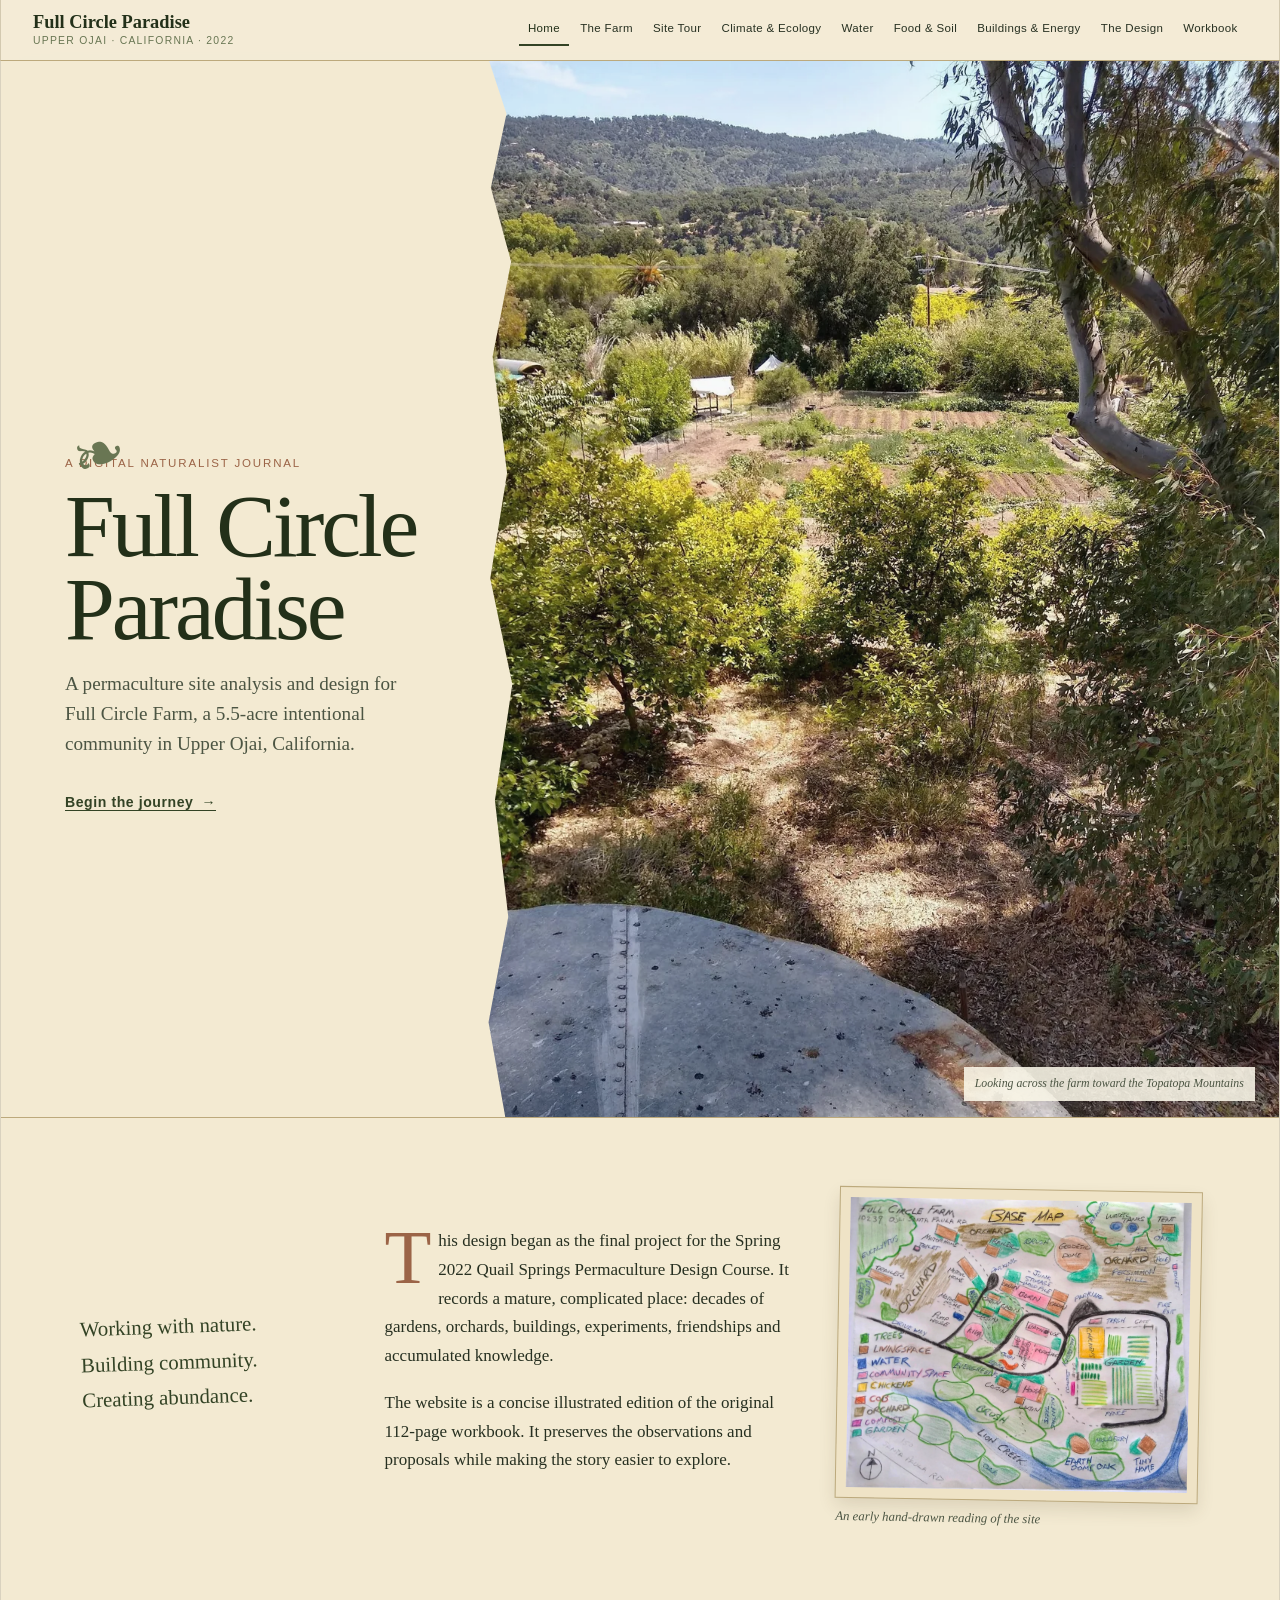
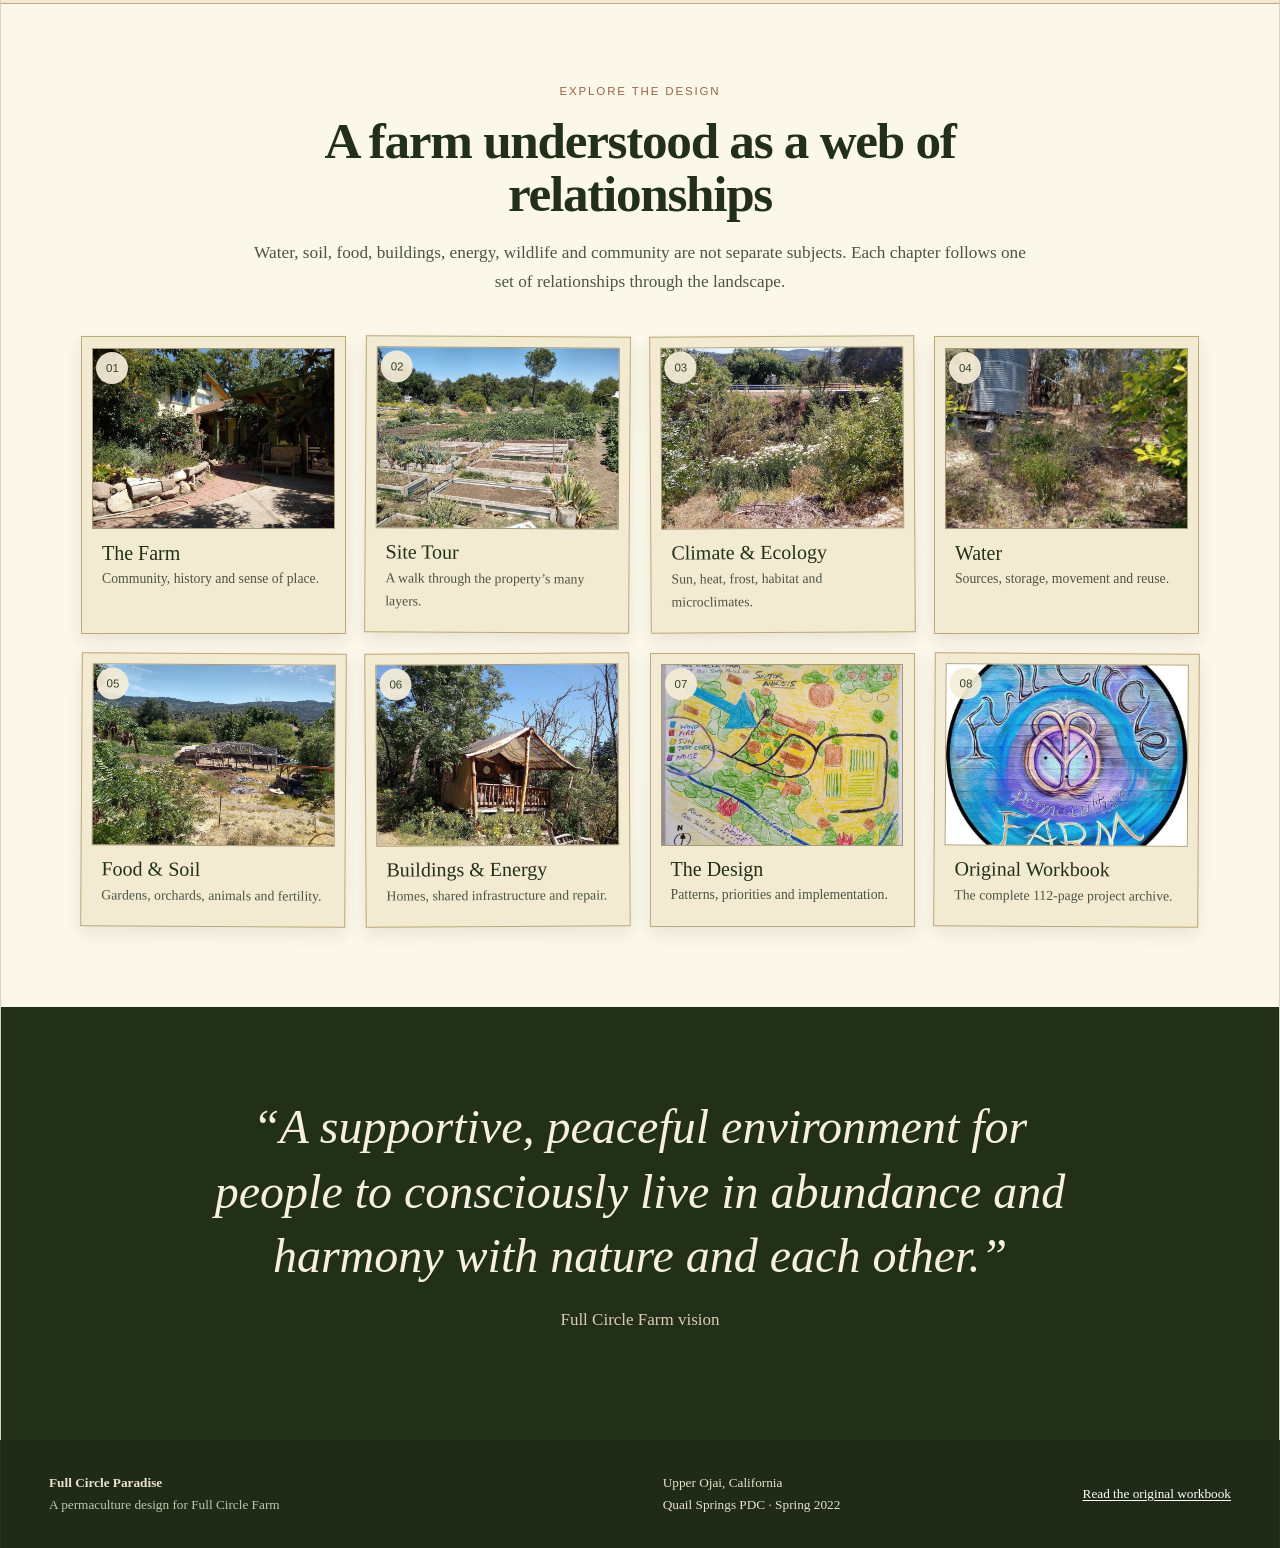
==== index.html @ 1f5f6374 "Add files via upload Initial Full Circle Paradise website" ====
<!doctype html>
<html lang="en">
<head>
  <meta charset="utf-8">
  <meta name="viewport" content="width=device-width, initial-scale=1">
  <meta name="theme-color" content="#334325">
  <meta name="description" content="A digital naturalist journal and permaculture design for Full Circle Farm in Upper Ojai, California.">
  <title>Home · Full Circle Paradise</title>
  <link rel="icon" href="favicon.png" type="image/png">
  <link rel="stylesheet" href="style.css">
  <script src="site.js" defer></script>
</head>
<body>
<a class="skip-link" href="#main">Skip to content</a>
<header class="site-header">
  <a class="wordmark" href="index.html" aria-label="Full Circle Paradise home">
    <span>Full Circle Paradise</span>
    <small>Upper Ojai · California · 2022</small>
  </a>
  <button class="menu-button" type="button" aria-expanded="false" aria-controls="primary-nav">Menu</button>
  <nav class="primary-nav" id="primary-nav" aria-label="Primary navigation"><a href="index.html" class="active" aria-current="page">Home</a><a href="story.html">The Farm</a><a href="tour.html">Site Tour</a><a href="climate.html">Climate & Ecology</a><a href="water.html">Water</a><a href="food.html">Food & Soil</a><a href="buildings.html">Buildings & Energy</a><a href="design.html">The Design</a><a href="workbook.html">Workbook</a></nav>
</header>

<main id="main">
<section class="home-hero">
  <div class="hero-journal">
    <div class="botanical-mark" aria-hidden="true">❧</div>
    <p class="kicker">A digital naturalist journal</p>
    <h1>Full Circle<br>Paradise</h1>
    <p class="subtitle">A permaculture site analysis and design for Full Circle Farm, a 5.5-acre intentional community in Upper Ojai, California.</p>
    <a class="text-link" href="story.html">Begin the journey <span aria-hidden="true">→</span></a>
  </div>
  <figure class="hero-photo">
    <img src="images/p012.webp" alt="View across Full Circle Farm toward the mountains of Upper Ojai">
    <figcaption>Looking across the farm toward the Topatopa Mountains</figcaption>
  </figure>
</section>

<section class="journal-spread intro-spread">
  <div class="hand-note">
    <p>Working with nature.</p>
    <p>Building community.</p>
    <p>Creating abundance.</p>
  </div>
  <div class="prose">
    <p class="dropcap">This design began as the final project for the Spring 2022 Quail Springs Permaculture Design Course. It records a mature, complicated place: decades of gardens, orchards, buildings, experiments, friendships and accumulated knowledge.</p>
    <p>The website is a concise illustrated edition of the original 112-page workbook. It preserves the observations and proposals while making the story easier to explore.</p>
  </div>
  <figure class="sketch-figure torn">
    <img src="images/p041.webp" alt="Hand-drawn overview map of Full Circle Farm" data-lightbox>
    <figcaption>An early hand-drawn reading of the site</figcaption>
  </figure>
</section>

<section class="chapter-index paper-section">
  <header class="section-heading">
    <p class="kicker">Explore the design</p>
    <h2>A farm understood as a web of relationships</h2>
    <p>Water, soil, food, buildings, energy, wildlife and community are not separate subjects. Each chapter follows one set of relationships through the landscape.</p>
  </header>
  <div class="chapter-grid">
    <a class="chapter-card" href="story.html"><img src="images/p010.webp" alt="Main house and garden"><span class="chapter-number">01</span><h3>The Farm</h3><p>Community, history and sense of place.</p></a>
    <a class="chapter-card" href="tour.html"><img src="images/p011.webp" alt="Garden beds"><span class="chapter-number">02</span><h3>Site Tour</h3><p>A walk through the property’s many layers.</p></a>
    <a class="chapter-card" href="climate.html"><img src="images/p019.webp" alt="Vegetation along Lion Creek"><span class="chapter-number">03</span><h3>Climate & Ecology</h3><p>Sun, heat, frost, habitat and microclimates.</p></a>
    <a class="chapter-card" href="water.html"><img src="images/p015.webp" alt="Water storage tank on the hill"><span class="chapter-number">04</span><h3>Water</h3><p>Sources, storage, movement and reuse.</p></a>
    <a class="chapter-card" href="food.html"><img src="images/p013.webp" alt="Garden and chicken area"><span class="chapter-number">05</span><h3>Food & Soil</h3><p>Gardens, orchards, animals and fertility.</p></a>
    <a class="chapter-card" href="buildings.html"><img src="images/p025.webp" alt="Wooden cabin"><span class="chapter-number">06</span><h3>Buildings & Energy</h3><p>Homes, shared infrastructure and repair.</p></a>
    <a class="chapter-card" href="design.html"><img src="images/p108.webp" alt="Hand-drawn final design map"><span class="chapter-number">07</span><h3>The Design</h3><p>Patterns, priorities and implementation.</p></a>
    <a class="chapter-card" href="workbook.html"><img src="images/p001.webp" alt="Full Circle Farm emblem"><span class="chapter-number">08</span><h3>Original Workbook</h3><p>The complete 112-page project archive.</p></a>
  </div>
</section>

<section class="closing-quote">
  <blockquote>“A supportive, peaceful environment for people to consciously live in abundance and harmony with nature and each other.”</blockquote>
  <p>Full Circle Farm vision</p>
</section>
</main>

<footer class="site-footer">
  <div><strong>Full Circle Paradise</strong><br><span>A permaculture design for Full Circle Farm</span></div>
  <div>Upper Ojai, California<br>Quail Springs PDC · Spring 2022</div>
  <a href="documents/full-circle-paradise-workbook.pdf">Read the original workbook</a>
</footer>
<div class="lightbox" hidden aria-hidden="true"><button type="button" aria-label="Close image">×</button><img alt=""><p></p></div>
</body></html>
---- style.css ----
:root {
  --ink: #273021;
  --ink-soft: #4c5543;
  --forest: #334325;
  --forest-dark: #233019;
  --moss: #697653;
  --terracotta: #9b6447;
  --ochre: #b08a4f;
  --paper: #f3ead2;
  --paper-light: #fbf7e9;
  --paper-deep: #e7d8b5;
  --line: #bca97c;
  --shadow: 0 18px 55px rgba(42, 38, 25, .18);
  --serif: "Iowan Old Style", "Palatino Linotype", Palatino, Georgia, serif;
  --sans: "Trebuchet MS", "Avenir Next", Avenir, Arial, sans-serif;
  --hand: "Segoe Print", "Bradley Hand", "Comic Sans MS", cursive;
}
* { box-sizing: border-box; }
html { scroll-behavior: smooth; }
body {
  margin: 0;
  color: var(--ink);
  background: #d7ceb7;
  background-image: radial-gradient(rgba(62, 48, 27, .07) .7px, transparent .7px);
  background-size: 4px 4px;
  font: 17px/1.68 var(--serif);
  text-rendering: optimizeLegibility;
}
img { display: block; max-width: 100%; }
a { color: var(--forest); text-underline-offset: .18em; }
a:hover { color: var(--terracotta); }
button, a { -webkit-tap-highlight-color: transparent; }
:focus-visible { outline: 3px solid var(--terracotta); outline-offset: 3px; }
.skip-link { position: fixed; z-index: 100; left: 1rem; top: -5rem; background: white; padding: .65rem 1rem; }
.skip-link:focus { top: 1rem; }
.site-header {
  position: sticky; top: 0; z-index: 30;
  display: flex; align-items: center; justify-content: space-between; gap: 1.5rem;
  max-width: 1280px; margin: 0 auto;
  padding: .75rem 2rem;
  background: rgba(245, 237, 216, .96);
  border-inline: 1px solid rgba(95, 78, 43, .22);
  border-bottom: 1px solid var(--line);
  backdrop-filter: blur(10px);
}
.wordmark { text-decoration: none; color: var(--forest-dark); min-width: 190px; }
.wordmark span { display: block; font: 600 1.15rem/1.1 var(--hand); }
.wordmark small { display: block; margin-top: .2rem; font: .65rem/1.2 var(--sans); letter-spacing: .12em; text-transform: uppercase; color: var(--moss); }
.primary-nav { display: flex; flex-wrap: wrap; justify-content: flex-end; gap: .1rem; }
.primary-nav a { padding: .55rem .58rem; text-decoration: none; color: var(--ink); font: .72rem/1 var(--sans); letter-spacing: .03em; border-bottom: 2px solid transparent; }
.primary-nav a:hover, .primary-nav a.active { color: var(--forest-dark); border-color: var(--forest); }
.menu-button { display: none; border: 1px solid var(--forest); background: transparent; color: var(--forest); border-radius: 999px; padding: .45rem .8rem; font: .75rem var(--sans); }
main, .site-footer, .chapter-nav { max-width: 1280px; margin-inline: auto; }
main { background: var(--paper-light); border-inline: 1px solid rgba(95, 78, 43, .22); box-shadow: var(--shadow); }
.home-hero { display: grid; grid-template-columns: minmax(320px, 38%) 1fr; min-height: 680px; overflow: hidden; }
.hero-journal { position: relative; z-index: 2; display: flex; flex-direction: column; justify-content: center; padding: 4.5rem 4rem 4rem; background: var(--paper); }
.hero-journal::after { content: ""; position: absolute; inset: 0 -28px 0 auto; width: 58px; background: var(--paper); clip-path: polygon(0 0, 56% 0, 86% 5%, 59% 12%, 94% 19%, 62% 28%, 87% 39%, 58% 49%, 96% 59%, 66% 70%, 89% 81%, 55% 91%, 84% 100%, 0 100%); }
.botanical-mark { font-size: 4rem; line-height: 1; color: var(--moss); transform: rotate(-18deg); margin-bottom: 1rem; }
.kicker, .chapter-label { margin: 0 0 .9rem; font: .72rem/1.3 var(--sans); letter-spacing: .16em; text-transform: uppercase; color: var(--terracotta); }
h1, h2, h3 { color: var(--forest-dark); }
h1 { margin: 0; font: 500 clamp(3.4rem, 7vw, 6.6rem)/.92 var(--hand); letter-spacing: -.035em; }
h2 { margin: 0 0 1rem; font: 600 clamp(2rem, 4vw, 3.25rem)/1.05 var(--serif); letter-spacing: -.025em; }
h3 { margin: 0 0 .45rem; font: 600 1.25rem/1.2 var(--serif); }
.subtitle, .lede { color: var(--ink-soft); font-size: 1.2rem; line-height: 1.55; }
.text-link { display: inline-flex; align-items: center; gap: .5rem; width: max-content; margin-top: 1rem; font: 600 .88rem var(--sans); letter-spacing: .04em; text-decoration: none; border-bottom: 1px solid currentColor; }
.hero-photo { margin: 0; position: relative; min-width: 0; background: var(--forest); }
.hero-photo img { width: 100%; height: 100%; min-height: 680px; object-fit: cover; object-position: center; filter: saturate(.88) contrast(.96); }
.hero-photo figcaption { position: absolute; right: 1.5rem; bottom: 1rem; background: rgba(251,247,233,.88); padding: .45rem .7rem; font-size: .74rem; font-style: italic; }
.journal-spread { display: grid; grid-template-columns: .85fr 1.35fr 1.2fr; gap: 3rem; align-items: center; padding: 4.5rem 5rem; background: var(--paper); border-block: 1px solid var(--line); }
.hand-note { font: 1.3rem/1.65 var(--hand); color: var(--forest); transform: rotate(-2deg); }
.hand-note p { margin: .1rem 0; }
.prose { max-width: 760px; }
.prose p { margin: 0 0 1.2rem; }
.dropcap::first-letter { float: left; font: 4.8rem/.72 var(--serif); color: var(--terracotta); padding: .16rem .42rem 0 0; }
.sketch-figure { margin: 0; }
.sketch-figure img { border: 10px solid #efe3c6; outline: 1px solid var(--line); box-shadow: 0 8px 18px rgba(68,54,28,.14); }
.sketch-figure figcaption, figure figcaption { margin-top: .55rem; color: var(--ink-soft); font-size: .8rem; font-style: italic; }
.torn { transform: rotate(1deg); }
.paper-section { padding: 5rem; background: var(--paper-light); }
.section-heading { max-width: 790px; margin: 0 auto 2.5rem; text-align: center; }
.section-heading > p:last-child { color: var(--ink-soft); font-size: 1.08rem; }
.chapter-grid { display: grid; grid-template-columns: repeat(4, 1fr); gap: 1.2rem; }
.chapter-card { position: relative; display: block; padding: .65rem .65rem 1.2rem; background: var(--paper); border: 1px solid var(--line); color: var(--ink); text-decoration: none; box-shadow: 0 7px 16px rgba(57,45,25,.09); transition: transform .2s ease, box-shadow .2s ease; }
.chapter-card:hover { transform: translateY(-4px) rotate(-.15deg); box-shadow: 0 13px 24px rgba(57,45,25,.14); color: var(--ink); }
.chapter-card img { width: 100%; aspect-ratio: 4/3; object-fit: cover; border: 1px solid #aa9971; filter: saturate(.86); }
.chapter-card:nth-child(3n+2) { transform: rotate(.35deg); }
.chapter-card:nth-child(3n) { transform: rotate(-.3deg); }
.chapter-card h3 { margin: .7rem .6rem .15rem; font-family: var(--hand); font-weight: 500; }
.chapter-card p { margin: 0 .6rem; font-size: .86rem; color: var(--ink-soft); }
.chapter-number { position: absolute; top: .9rem; left: .9rem; display: grid; place-items: center; width: 2rem; height: 2rem; border-radius: 50%; background: rgba(245,237,216,.92); font: .72rem var(--sans); color: var(--forest); }
.closing-quote { padding: 5.5rem 10%; text-align: center; background: var(--forest-dark); color: #f6f0df; }
.closing-quote blockquote { max-width: 900px; margin: 0 auto 1rem; font: italic clamp(1.7rem, 4vw, 3rem)/1.35 var(--serif); }
.closing-quote p { color: #d9ceb2; }
.site-footer { display: grid; grid-template-columns: 1.5fr 1fr auto; gap: 2rem; align-items: center; padding: 2rem 3rem; background: #1f2b17; color: #e9e1ce; border-inline: 1px solid rgba(95,78,43,.22); font-size: .83rem; }
.site-footer span { color: #bfc7ad; }
.site-footer a { color: #fff; }
.chapter-page { overflow: hidden; }
.chapter-hero { display: grid; grid-template-columns: .8fr 1.2fr; min-height: 520px; background: var(--paper); }
.chapter-hero > div { display: flex; flex-direction: column; justify-content: center; padding: 4.6rem; }
.chapter-hero h1 { font-size: clamp(3.5rem, 7vw, 6rem); }
.chapter-hero figure { margin: 0; position: relative; background: #384329; }
.chapter-hero figure img { width: 100%; height: 100%; min-height: 520px; object-fit: cover; filter: saturate(.85); }
.chapter-hero figure figcaption { position: absolute; right: 1.2rem; bottom: 1rem; padding: .35rem .6rem; background: rgba(249,245,232,.88); }
.chapter-hero.compact { min-height: 460px; }
.chapter-hero.compact figure img { min-height: 460px; }
.fact-ribbon, .climate-strip { display: grid; grid-template-columns: repeat(4, 1fr); background: var(--forest); color: #fff; border-block: 1px solid #1d2915; }
.fact-ribbon div, .climate-strip div { padding: 1.5rem; text-align: center; border-right: 1px solid rgba(255,255,255,.15); }
.fact-ribbon strong, .climate-strip strong { display: block; font: 600 1.65rem var(--serif); }
.fact-ribbon span, .climate-strip span { display: block; color: #ced5c2; font: .72rem var(--sans); text-transform: uppercase; letter-spacing: .08em; }
.article-grid { display: grid; grid-template-columns: minmax(0, 1.3fr) minmax(270px, .7fr); gap: 4.5rem; padding: 5rem; background: var(--paper-light); }
.reverse-layout { grid-template-columns: minmax(270px, .7fr) minmax(0, 1.3fr); }
.reverse-layout > .prose { grid-column: 2; }
.reverse-layout > .visual-column { grid-column: 1; grid-row: 1; }
.longform h2 { margin-top: 2.7rem; font-size: 2.15rem; }
.longform h2:first-child { margin-top: 0; }
.margin-note { margin: 2rem 0; padding: 1.1rem 1.25rem; background: var(--paper); border-left: 5px solid var(--terracotta); box-shadow: 0 5px 12px rgba(45,37,22,.08); }
.ethics-list { border-top: 1px solid var(--line); }
.ethics-list > div { display: grid; grid-template-columns: 120px 1fr; gap: 1.2rem; padding: 1rem 0; border-bottom: 1px solid var(--line); }
.ethics-list span { font: 600 .8rem var(--sans); text-transform: uppercase; letter-spacing: .07em; color: var(--terracotta); }
.visual-column { display: flex; flex-direction: column; gap: 2.5rem; min-width: 0; }
.polaroid { margin: 0; padding: .75rem .75rem 1.5rem; background: #f8efdb; border: 1px solid var(--line); box-shadow: 0 10px 20px rgba(48,39,24,.13); }
.polaroid img { width: 100%; max-height: 440px; object-fit: cover; }
.tilt-left { transform: rotate(-1.4deg); }
.tilt-right { transform: rotate(1.4deg); }
.hand-quote { margin: 0; padding: 1rem; font: 1.2rem/1.65 var(--hand); color: var(--forest); transform: rotate(-1deg); }
.chapter-nav { display: grid; grid-template-columns: 1fr 1fr; background: var(--paper-deep); border-inline: 1px solid rgba(95,78,43,.22); border-top: 1px solid var(--line); }
.chapter-nav a { padding: 1.5rem 2.5rem; color: var(--forest-dark); text-decoration: none; font: 600 1rem var(--serif); }
.chapter-nav a:hover { background: rgba(255,255,255,.25); }
.chapter-nav a span { display: block; color: var(--terracotta); font: .65rem var(--sans); text-transform: uppercase; letter-spacing: .12em; }
.chapter-nav .next { text-align: right; border-left: 1px solid var(--line); }
.tour-grid { display: grid; grid-template-columns: repeat(2, 1fr); gap: 1px; background: var(--line); border-top: 1px solid var(--line); }
.tour-stop { margin: 0; background: var(--paper-light); }
.tour-stop.wide { grid-column: 1 / -1; display: grid; grid-template-columns: 1.3fr .7fr; }
.tour-stop > img { width: 100%; aspect-ratio: 16/10; object-fit: cover; filter: saturate(.87); cursor: zoom-in; }
.tour-stop.wide > img { aspect-ratio: auto; height: 500px; }
.tour-stop figcaption { display: flex; gap: 1rem; margin: 0; padding: 1.5rem 2rem 2rem; font-style: normal; }
.tour-stop.wide figcaption { align-items: center; }
.tour-stop figcaption > span { color: var(--terracotta); font: .75rem var(--sans); }
.tour-stop figcaption h2 { margin: 0 0 .35rem; font-size: 1.75rem; }
.tour-stop figcaption p { margin: 0; color: var(--ink-soft); }
.numbered-notes { list-style: none; padding: 0; counter-reset: item; }
.numbered-notes li { position: relative; padding: .8rem 0 .8rem 3rem; border-bottom: 1px dotted var(--line); }
.numbered-notes li::before { counter-increment: item; content: counter(item, decimal-leading-zero); position: absolute; left: 0; top: .88rem; font: .72rem var(--sans); color: var(--terracotta); }
.map-frame { margin: 0; padding: 1rem; background: var(--paper); border: 1px solid var(--line); }
.map-frame img { width: 100%; object-fit: contain; background: white; cursor: zoom-in; }
.map-frame.large img { max-height: 720px; }
.three-columns { display: grid; grid-template-columns: repeat(3,1fr); gap: 2rem; max-width: 980px; margin: auto; }
.three-columns p { margin: 0; padding-left: 1.2rem; border-left: 3px solid var(--ochre); }
.water-path, .cycle-diagram { display: flex; align-items: stretch; justify-content: center; background: var(--forest); color: white; padding: 1.2rem 2rem; }
.water-path div, .cycle-diagram div { display: flex; flex-direction: column; justify-content: center; align-items: center; text-align: center; min-width: 150px; padding: .7rem 1rem; }
.water-path span { font: .62rem var(--sans); color: #c7d1ba; }
.water-path strong { font-size: .95rem; }
.water-path b, .cycle-diagram span { align-self: center; color: #aeb99f; font-weight: normal; }
.chapter-grid.mini { grid-template-columns: repeat(3,1fr); max-width: 1000px; margin: auto; }
.chapter-grid.mini article { padding: 1.5rem; background: var(--paper); border: 1px solid var(--line); }
.cycle-diagram div { font: 600 .85rem var(--sans); }
.photo-stack figure { margin: 0; }
.photo-stack img { width: 100%; max-height: 310px; object-fit: cover; border: 9px solid var(--paper); outline: 1px solid var(--line); cursor: zoom-in; }
.botanical-list { display: grid; grid-template-columns: repeat(3,1fr); gap: 1.5rem; }
.botanical-list > div { background: var(--paper); border: 1px solid var(--line); padding: .7rem 1rem 1.4rem; }
.botanical-list img { width: 100%; height: 240px; object-fit: cover; margin-bottom: 1rem; }
.priority-list { display: grid; grid-template-columns: repeat(2,1fr); gap: 1px; max-width: 1000px; margin: auto; background: var(--line); border: 1px solid var(--line); }
.priority-list > div { position: relative; padding: 2rem 2rem 2rem 4rem; background: var(--paper); }
.priority-list span { position: absolute; left: 1.2rem; top: 2rem; color: var(--terracotta); font: .7rem var(--sans); }
.analysis-gallery { display: grid; grid-template-columns: repeat(3,1fr); gap: 1px; background: var(--line); border-block: 1px solid var(--line); }
.analysis-gallery figure { margin: 0; padding: 1.2rem; background: var(--paper); }
.analysis-gallery img { width: 100%; aspect-ratio: 1/1; object-fit: contain; background: white; cursor: zoom-in; }
.analysis-gallery figcaption { font-style: normal; }
.timeline-grid { display: grid; grid-template-columns: repeat(5,1fr); gap: 1px; background: var(--line); border: 1px solid var(--line); }
.timeline-grid article { padding: 1.4rem; background: var(--paper); }
.timeline-grid span { color: var(--terracotta); font: .68rem var(--sans); text-transform: uppercase; letter-spacing: .1em; }
.timeline-grid h3 { margin-top: .5rem; }
.workbook-layout { display: grid; grid-template-columns: 1.25fr .75fr; gap: 5rem; padding: 5rem; }
.cover-figure img { object-fit: contain !important; padding: 5rem; background: var(--paper-light); }
.primary-button { display: inline-block; width: max-content; margin-top: 1rem; padding: .85rem 1.2rem; background: var(--forest-dark); color: white; text-decoration: none; font: 600 .82rem var(--sans); letter-spacing: .04em; }
.primary-button:hover { color: white; background: var(--terracotta); }
.credit-box { margin-top: 2rem; padding: 1.5rem; background: var(--paper); border: 1px solid var(--line); }
.contents-list { padding: 2rem; background: var(--paper); border: 1px solid var(--line); }
.contents-list ol { margin: 0; padding-left: 1.4rem; columns: 2; column-gap: 2rem; }
.contents-list li { break-inside: avoid; margin-bottom: .55rem; }
.map-ribbon { display: grid; grid-template-columns: repeat(4,1fr); gap: 1px; background: var(--line); border-top: 1px solid var(--line); }
.map-ribbon img { width: 100%; aspect-ratio: 1/1; object-fit: contain; background: var(--paper); padding: .8rem; }
.not-found { min-height: 70vh; display: grid; place-items: center; text-align: center; padding: 3rem; }
.not-found h1 { margin-bottom: 1.5rem; }
.lightbox { position: fixed; z-index: 100; inset: 0; display: grid; grid-template-rows: auto 1fr auto; place-items: center; padding: 1.5rem; background: rgba(18,22,14,.93); color: white; }
.lightbox[hidden] { display: none; }
.lightbox button { justify-self: end; border: 0; background: transparent; color: white; font: 2.4rem/1 var(--sans); cursor: pointer; }
.lightbox img { max-width: min(96vw, 1500px); max-height: 82vh; object-fit: contain; }
.lightbox p { margin: .7rem 0 0; font-style: italic; text-align: center; }
[data-lightbox] { cursor: zoom-in; }
@media (max-width: 1050px) {
  .site-header { padding-inline: 1rem; }
  .menu-button { display: block; }
  .primary-nav { display: none; position: absolute; top: 100%; left: 0; right: 0; padding: .7rem 1rem 1rem; background: var(--paper); border-bottom: 1px solid var(--line); box-shadow: 0 12px 20px rgba(30,28,19,.14); }
  .primary-nav.open { display: grid; grid-template-columns: repeat(3,1fr); }
  .primary-nav a { padding: .8rem; }
  .home-hero { grid-template-columns: 42% 58%; }
  .hero-journal { padding: 3.2rem 2.7rem; }
  .journal-spread { padding: 3.5rem 3rem; gap: 2rem; }
  .chapter-grid { grid-template-columns: repeat(2,1fr); }
  .article-grid, .reverse-layout { grid-template-columns: 1fr 320px; gap: 2.5rem; padding: 3.5rem; }
  .reverse-layout > .prose { grid-column: 1; }
  .reverse-layout > .visual-column { grid-column: 2; }
  .timeline-grid { grid-template-columns: repeat(3,1fr); }
}
@media (max-width: 760px) {
  body { font-size: 16px; }
  .site-header { position: relative; }
  .primary-nav.open { grid-template-columns: repeat(2,1fr); }
  .home-hero, .chapter-hero, .journal-spread, .article-grid, .reverse-layout, .workbook-layout { grid-template-columns: 1fr; }
  .hero-journal { padding: 3.5rem 1.5rem; }
  .hero-journal::after { display: none; }
  .hero-photo img { min-height: 390px; }
  .journal-spread, .paper-section, .article-grid, .workbook-layout { padding: 3rem 1.4rem; }
  .reverse-layout > .prose, .reverse-layout > .visual-column { grid-column: 1; grid-row: auto; }
  .chapter-hero > div { padding: 3.2rem 1.5rem; }
  .chapter-hero figure img { min-height: 360px; }
  .fact-ribbon, .climate-strip { grid-template-columns: repeat(2,1fr); }
  .tour-grid, .analysis-gallery, .botanical-list, .priority-list, .three-columns, .chapter-grid.mini { grid-template-columns: 1fr; }
  .tour-stop.wide { display: block; }
  .tour-stop.wide > img { height: 360px; }
  .water-path, .cycle-diagram { flex-wrap: wrap; }
  .water-path b, .cycle-diagram span { transform: rotate(90deg); padding: .2rem; }
  .timeline-grid { grid-template-columns: 1fr; }
  .contents-list ol { columns: 1; }
  .map-ribbon { grid-template-columns: repeat(2,1fr); }
  .site-footer { grid-template-columns: 1fr; padding: 2rem 1.5rem; }
  .chapter-nav a { padding: 1.2rem 1rem; }
  .cover-figure img { padding: 2rem; }
}
@media (max-width: 480px) {
  .wordmark small { display: none; }
  .primary-nav.open { grid-template-columns: 1fr; }
  .chapter-grid { grid-template-columns: 1fr; }
  .fact-ribbon, .climate-strip { grid-template-columns: 1fr 1fr; }
  .chapter-nav { grid-template-columns: 1fr; }
  .chapter-nav .next { border-left: 0; border-top: 1px solid var(--line); }
}
@media (prefers-reduced-motion: reduce) { html { scroll-behavior: auto; } .chapter-card { transition: none; } }
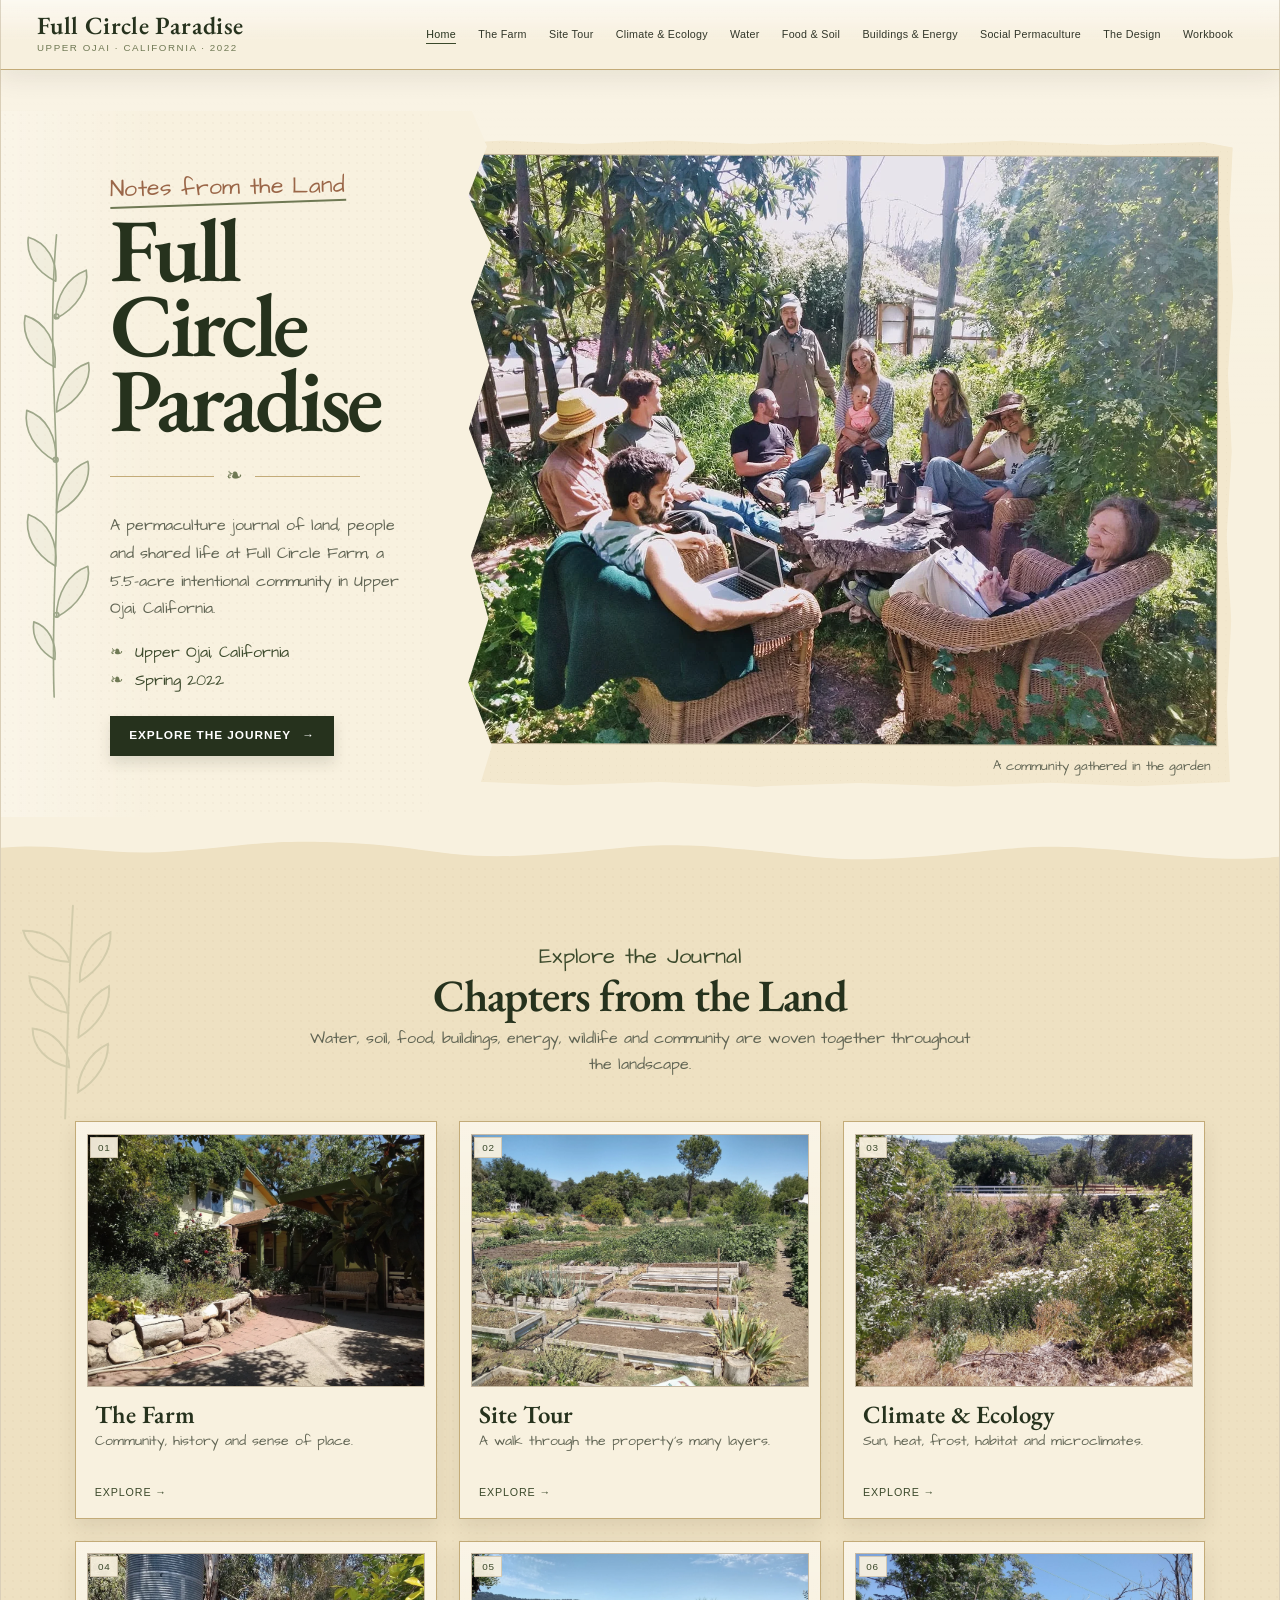
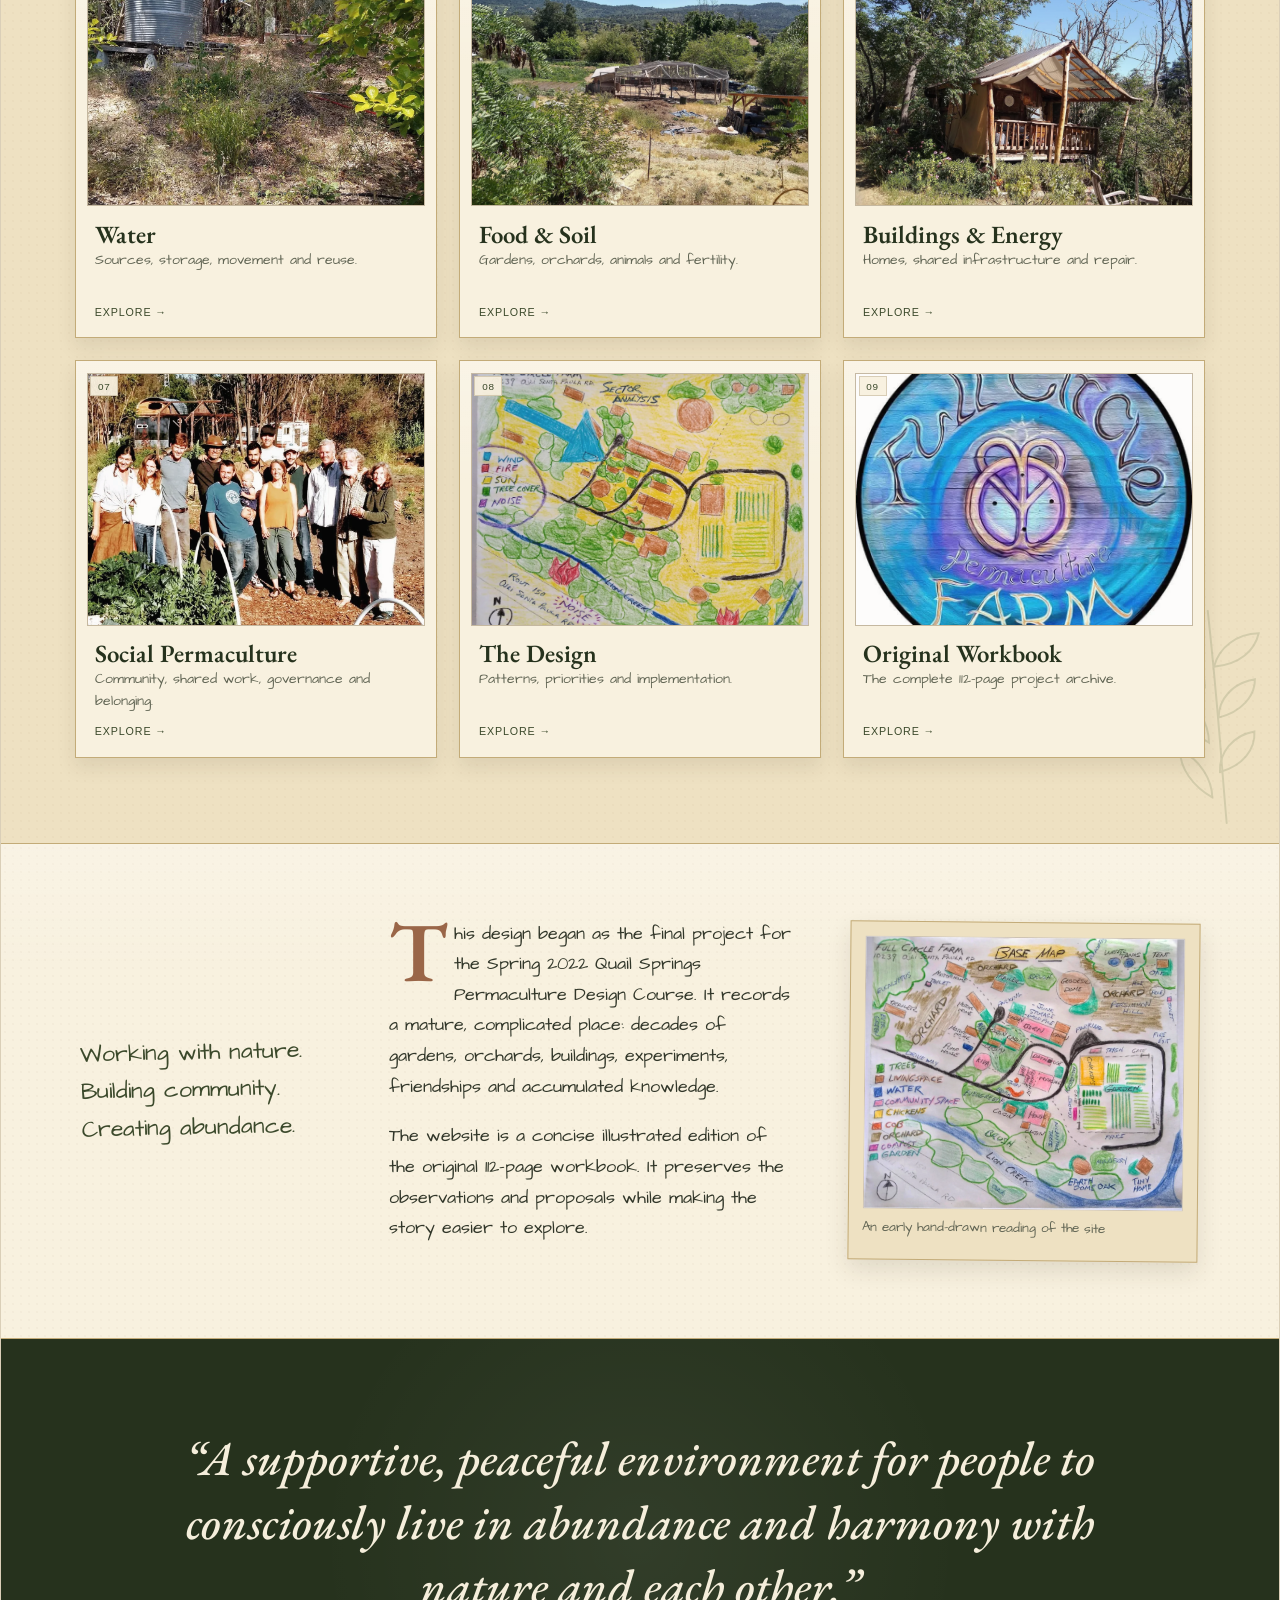
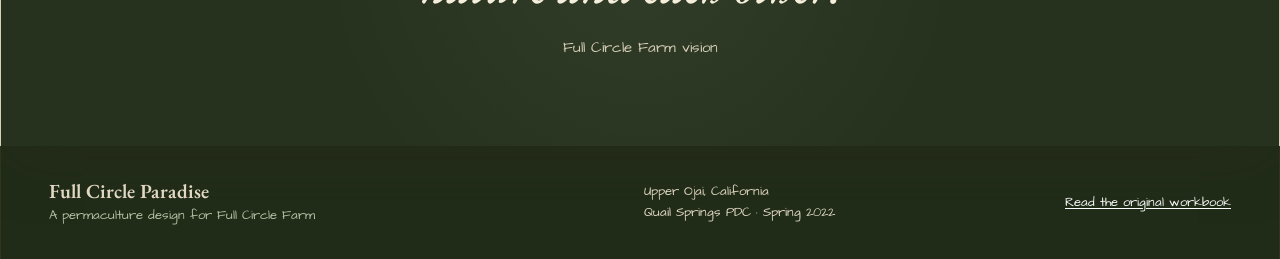
==== commit 01a830f8: "Add Social Permaculture and community photos" ====
--- a/index.html
+++ b/index.html
@@ -3,8 +3,8 @@
 <head>
   <meta charset="utf-8">
   <meta name="viewport" content="width=device-width, initial-scale=1">
-  <meta name="theme-color" content="#334325">
-  <meta name="description" content="A digital naturalist journal and permaculture design for Full Circle Farm in Upper Ojai, California.">
+  <meta name="theme-color" content="#384527">
+  <meta name="description" content="Notes from the land and community: a permaculture journal for Full Circle Farm in Upper Ojai, California.">
   <title>Home · Full Circle Paradise</title>
   <link rel="icon" href="favicon.png" type="image/png">
   <link rel="stylesheet" href="style.css">
@@ -12,68 +12,158 @@
 </head>
 <body>
 <a class="skip-link" href="#main">Skip to content</a>
+
 <header class="site-header">
   <a class="wordmark" href="index.html" aria-label="Full Circle Paradise home">
     <span>Full Circle Paradise</span>
     <small>Upper Ojai · California · 2022</small>
   </a>
+
   <button class="menu-button" type="button" aria-expanded="false" aria-controls="primary-nav">Menu</button>
-  <nav class="primary-nav" id="primary-nav" aria-label="Primary navigation"><a href="index.html" class="active" aria-current="page">Home</a><a href="story.html">The Farm</a><a href="tour.html">Site Tour</a><a href="climate.html">Climate & Ecology</a><a href="water.html">Water</a><a href="food.html">Food & Soil</a><a href="buildings.html">Buildings & Energy</a><a href="design.html">The Design</a><a href="workbook.html">Workbook</a></nav>
+
+  <nav class="primary-nav" id="primary-nav" aria-label="Primary navigation">
+    <a href="index.html" class="active" aria-current="page">Home</a>
+    <a href="story.html">The Farm</a>
+    <a href="tour.html">Site Tour</a>
+    <a href="climate.html">Climate &amp; Ecology</a>
+    <a href="water.html">Water</a>
+    <a href="food.html">Food &amp; Soil</a>
+    <a href="buildings.html">Buildings &amp; Energy</a>
+    <a href="social.html">Social Permaculture</a>
+    <a href="design.html">The Design</a>
+    <a href="workbook.html">Workbook</a>
+  </nav>
 </header>
 
 <main id="main">
-<section class="home-hero">
-  <div class="hero-journal">
-    <div class="botanical-mark" aria-hidden="true">❧</div>
-    <p class="kicker">A digital naturalist journal</p>
-    <h1>Full Circle<br>Paradise</h1>
-    <p class="subtitle">A permaculture site analysis and design for Full Circle Farm, a 5.5-acre intentional community in Upper Ojai, California.</p>
-    <a class="text-link" href="story.html">Begin the journey <span aria-hidden="true">→</span></a>
-  </div>
-  <figure class="hero-photo">
-    <img src="images/p012.webp" alt="View across Full Circle Farm toward the mountains of Upper Ojai">
-    <figcaption>Looking across the farm toward the Topatopa Mountains</figcaption>
-  </figure>
-</section>
+  <section class="home-hero">
+    <div class="hero-journal">
+      <p class="kicker">Notes from the Land</p>
+      <h1>Full Circle<br>Paradise</h1>
+      <div class="hero-divider" aria-hidden="true"><span>❧</span></div>
 
-<section class="journal-spread intro-spread">
-  <div class="hand-note">
-    <p>Working with nature.</p>
-    <p>Building community.</p>
-    <p>Creating abundance.</p>
-  </div>
-  <div class="prose">
-    <p class="dropcap">This design began as the final project for the Spring 2022 Quail Springs Permaculture Design Course. It records a mature, complicated place: decades of gardens, orchards, buildings, experiments, friendships and accumulated knowledge.</p>
-    <p>The website is a concise illustrated edition of the original 112-page workbook. It preserves the observations and proposals while making the story easier to explore.</p>
-  </div>
-  <figure class="sketch-figure torn">
-    <img src="images/p041.webp" alt="Hand-drawn overview map of Full Circle Farm" data-lightbox>
-    <figcaption>An early hand-drawn reading of the site</figcaption>
-  </figure>
-</section>
+      <p class="hero-description">
+        A permaculture journal of land, people and shared life at Full Circle Farm, a 5.5-acre intentional community in Upper Ojai, California.
+      </p>
 
-<section class="chapter-index paper-section">
-  <header class="section-heading">
-    <p class="kicker">Explore the design</p>
-    <h2>A farm understood as a web of relationships</h2>
-    <p>Water, soil, food, buildings, energy, wildlife and community are not separate subjects. Each chapter follows one set of relationships through the landscape.</p>
-  </header>
-  <div class="chapter-grid">
-    <a class="chapter-card" href="story.html"><img src="images/p010.webp" alt="Main house and garden"><span class="chapter-number">01</span><h3>The Farm</h3><p>Community, history and sense of place.</p></a>
-    <a class="chapter-card" href="tour.html"><img src="images/p011.webp" alt="Garden beds"><span class="chapter-number">02</span><h3>Site Tour</h3><p>A walk through the property’s many layers.</p></a>
-    <a class="chapter-card" href="climate.html"><img src="images/p019.webp" alt="Vegetation along Lion Creek"><span class="chapter-number">03</span><h3>Climate & Ecology</h3><p>Sun, heat, frost, habitat and microclimates.</p></a>
-    <a class="chapter-card" href="water.html"><img src="images/p015.webp" alt="Water storage tank on the hill"><span class="chapter-number">04</span><h3>Water</h3><p>Sources, storage, movement and reuse.</p></a>
-    <a class="chapter-card" href="food.html"><img src="images/p013.webp" alt="Garden and chicken area"><span class="chapter-number">05</span><h3>Food & Soil</h3><p>Gardens, orchards, animals and fertility.</p></a>
-    <a class="chapter-card" href="buildings.html"><img src="images/p025.webp" alt="Wooden cabin"><span class="chapter-number">06</span><h3>Buildings & Energy</h3><p>Homes, shared infrastructure and repair.</p></a>
-    <a class="chapter-card" href="design.html"><img src="images/p108.webp" alt="Hand-drawn final design map"><span class="chapter-number">07</span><h3>The Design</h3><p>Patterns, priorities and implementation.</p></a>
-    <a class="chapter-card" href="workbook.html"><img src="images/p001.webp" alt="Full Circle Farm emblem"><span class="chapter-number">08</span><h3>Original Workbook</h3><p>The complete 112-page project archive.</p></a>
-  </div>
-</section>
+      <div class="hero-meta" aria-label="Place and date">
+        <span>Upper Ojai, California</span>
+        <span>Spring 2022</span>
+      </div>
 
-<section class="closing-quote">
-  <blockquote>“A supportive, peaceful environment for people to consciously live in abundance and harmony with nature and each other.”</blockquote>
-  <p>Full Circle Farm vision</p>
-</section>
+      <a class="hero-button" href="story.html">Explore the journey <span aria-hidden="true">→</span></a>
+    </div>
+
+    <figure class="hero-photo">
+      <img src="images/community/community-garden-gathering.webp" alt="Members of the Full Circle Farm community gathered around a garden table">
+      <figcaption>A community gathered in the garden</figcaption>
+    </figure>
+  </section>
+
+  <section class="chapter-index paper-section">
+    <header class="section-heading">
+      <p class="kicker">Explore the Journal</p>
+      <h2>Chapters from the Land</h2>
+      <p>Water, soil, food, buildings, energy, wildlife and community are woven together throughout the landscape.</p>
+    </header>
+
+    <div class="chapter-grid">
+      <a class="chapter-card" href="story.html">
+        <img src="images/p010.webp" alt="Main house and garden">
+        <span class="chapter-number">01</span>
+        <h3>The Farm</h3>
+        <p>Community, history and sense of place.</p>
+        <span class="chapter-action">Explore →</span>
+      </a>
+
+      <a class="chapter-card" href="tour.html">
+        <img src="images/p011.webp" alt="Garden beds">
+        <span class="chapter-number">02</span>
+        <h3>Site Tour</h3>
+        <p>A walk through the property’s many layers.</p>
+        <span class="chapter-action">Explore →</span>
+      </a>
+
+      <a class="chapter-card" href="climate.html">
+        <img src="images/p019.webp" alt="Vegetation along Lion Creek">
+        <span class="chapter-number">03</span>
+        <h3>Climate &amp; Ecology</h3>
+        <p>Sun, heat, frost, habitat and microclimates.</p>
+        <span class="chapter-action">Explore →</span>
+      </a>
+
+      <a class="chapter-card" href="water.html">
+        <img src="images/p015.webp" alt="Water storage tank on the hill">
+        <span class="chapter-number">04</span>
+        <h3>Water</h3>
+        <p>Sources, storage, movement and reuse.</p>
+        <span class="chapter-action">Explore →</span>
+      </a>
+
+      <a class="chapter-card" href="food.html">
+        <img src="images/p013.webp" alt="Garden and chicken area">
+        <span class="chapter-number">05</span>
+        <h3>Food &amp; Soil</h3>
+        <p>Gardens, orchards, animals and fertility.</p>
+        <span class="chapter-action">Explore →</span>
+      </a>
+
+      <a class="chapter-card" href="buildings.html">
+        <img src="images/p025.webp" alt="Wooden cabin">
+        <span class="chapter-number">06</span>
+        <h3>Buildings &amp; Energy</h3>
+        <p>Homes, shared infrastructure and repair.</p>
+        <span class="chapter-action">Explore →</span>
+      </a>
+
+      <a class="chapter-card social-card" href="social.html">
+        <img src="images/community/community-garden-group.webp" alt="A group standing together in the garden at Full Circle Farm">
+        <span class="chapter-number">07</span>
+        <h3>Social Permaculture</h3>
+        <p>Community, shared work, governance and belonging.</p>
+        <span class="chapter-action">Explore →</span>
+      </a>
+
+      <a class="chapter-card" href="design.html">
+        <img src="images/p108.webp" alt="Hand-drawn final design map">
+        <span class="chapter-number">08</span>
+        <h3>The Design</h3>
+        <p>Patterns, priorities and implementation.</p>
+        <span class="chapter-action">Explore →</span>
+      </a>
+
+      <a class="chapter-card" href="workbook.html">
+        <img src="images/p001.webp" alt="Full Circle Farm emblem">
+        <span class="chapter-number">09</span>
+        <h3>Original Workbook</h3>
+        <p>The complete 112-page project archive.</p>
+        <span class="chapter-action">Explore →</span>
+      </a>
+    </div>
+  </section>
+
+  <section class="journal-spread intro-spread">
+    <div class="hand-note" aria-label="Design values">
+      <p>Working with nature.</p>
+      <p>Building community.</p>
+      <p>Creating abundance.</p>
+    </div>
+
+    <div class="prose">
+      <p class="dropcap">This design began as the final project for the Spring 2022 Quail Springs Permaculture Design Course. It records a mature, complicated place: decades of gardens, orchards, buildings, experiments, friendships and accumulated knowledge.</p>
+      <p>The website is a concise illustrated edition of the original 112-page workbook. It preserves the observations and proposals while making the story easier to explore.</p>
+    </div>
+
+    <figure class="sketch-figure torn">
+      <img src="images/p041.webp" alt="Hand-drawn overview map of Full Circle Farm" data-lightbox>
+      <figcaption>An early hand-drawn reading of the site</figcaption>
+    </figure>
+  </section>
+
+  <section class="closing-quote">
+    <blockquote>“A supportive, peaceful environment for people to consciously live in abundance and harmony with nature and each other.”</blockquote>
+    <p>Full Circle Farm vision</p>
+  </section>
 </main>
 
 <footer class="site-footer">
@@ -81,5 +171,11 @@
   <div>Upper Ojai, California<br>Quail Springs PDC · Spring 2022</div>
   <a href="documents/full-circle-paradise-workbook.pdf">Read the original workbook</a>
 </footer>
-<div class="lightbox" hidden aria-hidden="true"><button type="button" aria-label="Close image">×</button><img alt=""><p></p></div>
-</body></html>+
+<div class="lightbox" hidden aria-hidden="true">
+  <button type="button" aria-label="Close image">×</button>
+  <img alt="">
+  <p></p>
+</div>
+</body>
+</html>
--- a/style.css
+++ b/style.css
@@ -1,30 +1,37 @@
+@import url('https://fonts.googleapis.com/css2?family=Architects+Daughter&family=EB+Garamond:ital,wght@0,400;0,500;0,600;0,700;1,500;1,600&display=swap');
 
 :root {
-  --ink: #273021;
-  --ink-soft: #4c5543;
-  --forest: #334325;
-  --forest-dark: #233019;
-  --moss: #697653;
-  --terracotta: #9b6447;
-  --ochre: #b08a4f;
-  --paper: #f3ead2;
-  --paper-light: #fbf7e9;
-  --paper-deep: #e7d8b5;
-  --line: #bca97c;
-  --shadow: 0 18px 55px rgba(42, 38, 25, .18);
-  --serif: "Iowan Old Style", "Palatino Linotype", Palatino, Georgia, serif;
-  --sans: "Trebuchet MS", "Avenir Next", Avenir, Arial, sans-serif;
-  --hand: "Segoe Print", "Bradley Hand", "Comic Sans MS", cursive;
-}
+  --ink: #313629;
+  --ink-soft: #606453;
+  --forest: #3b492b;
+  --forest-dark: #26321d;
+  --moss: #6f7954;
+  --sage: #98a17d;
+  --terracotta: #9a6648;
+  --ochre: #ae884e;
+  --paper: #eee1c2;
+  --paper-light: #f8f1df;
+  --paper-deep: #e4d2ab;
+  --line: #c3ab78;
+  --line-soft: rgba(112, 87, 46, .22);
+  --shadow: 0 22px 55px rgba(51, 40, 21, .17);
+  --shadow-soft: 0 10px 25px rgba(51, 40, 21, .12);
+  --display: 'EB Garamond', Garamond, Georgia, serif;
+  --hand: 'Architects Daughter', 'Segoe Print', cursive;
+  --sans: 'Trebuchet MS', 'Avenir Next', Avenir, Arial, sans-serif;
+}
+
 * { box-sizing: border-box; }
 html { scroll-behavior: smooth; }
 body {
   margin: 0;
   color: var(--ink);
-  background: #d7ceb7;
-  background-image: radial-gradient(rgba(62, 48, 27, .07) .7px, transparent .7px);
-  background-size: 4px 4px;
-  font: 17px/1.68 var(--serif);
+  background:
+    radial-gradient(rgba(74, 56, 27, .055) .7px, transparent .8px),
+    linear-gradient(180deg, rgba(255,255,255,.20), transparent 32%),
+    #d8ccb0;
+  background-size: 5px 5px, 100% 100%, auto;
+  font: 18px/1.7 var(--hand);
   text-rendering: optimizeLegibility;
 }
 img { display: block; max-width: 100%; }
@@ -32,209 +39,1360 @@
 a:hover { color: var(--terracotta); }
 button, a { -webkit-tap-highlight-color: transparent; }
 :focus-visible { outline: 3px solid var(--terracotta); outline-offset: 3px; }
-.skip-link { position: fixed; z-index: 100; left: 1rem; top: -5rem; background: white; padding: .65rem 1rem; }
+
+.skip-link {
+  position: fixed;
+  z-index: 100;
+  left: 1rem;
+  top: -6rem;
+  padding: .65rem 1rem;
+  background: white;
+  color: #111;
+}
 .skip-link:focus { top: 1rem; }
+
 .site-header {
-  position: sticky; top: 0; z-index: 30;
-  display: flex; align-items: center; justify-content: space-between; gap: 1.5rem;
-  max-width: 1280px; margin: 0 auto;
-  padding: .75rem 2rem;
-  background: rgba(245, 237, 216, .96);
-  border-inline: 1px solid rgba(95, 78, 43, .22);
+  position: sticky;
+  top: 0;
+  z-index: 40;
+  display: flex;
+  align-items: center;
+  justify-content: space-between;
+  gap: 1.5rem;
+  max-width: 1340px;
+  margin: 0 auto;
+  padding: .9rem 2.25rem;
+  background:
+    linear-gradient(180deg, rgba(255,255,255,.56), transparent 60%),
+    rgba(248, 241, 223, .97);
+  border-inline: 1px solid var(--line-soft);
   border-bottom: 1px solid var(--line);
+  box-shadow: 0 10px 22px rgba(48, 39, 22, .08);
   backdrop-filter: blur(10px);
 }
-.wordmark { text-decoration: none; color: var(--forest-dark); min-width: 190px; }
-.wordmark span { display: block; font: 600 1.15rem/1.1 var(--hand); }
-.wordmark small { display: block; margin-top: .2rem; font: .65rem/1.2 var(--sans); letter-spacing: .12em; text-transform: uppercase; color: var(--moss); }
-.primary-nav { display: flex; flex-wrap: wrap; justify-content: flex-end; gap: .1rem; }
-.primary-nav a { padding: .55rem .58rem; text-decoration: none; color: var(--ink); font: .72rem/1 var(--sans); letter-spacing: .03em; border-bottom: 2px solid transparent; }
-.primary-nav a:hover, .primary-nav a.active { color: var(--forest-dark); border-color: var(--forest); }
-.menu-button { display: none; border: 1px solid var(--forest); background: transparent; color: var(--forest); border-radius: 999px; padding: .45rem .8rem; font: .75rem var(--sans); }
-main, .site-footer, .chapter-nav { max-width: 1280px; margin-inline: auto; }
-main { background: var(--paper-light); border-inline: 1px solid rgba(95, 78, 43, .22); box-shadow: var(--shadow); }
-.home-hero { display: grid; grid-template-columns: minmax(320px, 38%) 1fr; min-height: 680px; overflow: hidden; }
-.hero-journal { position: relative; z-index: 2; display: flex; flex-direction: column; justify-content: center; padding: 4.5rem 4rem 4rem; background: var(--paper); }
-.hero-journal::after { content: ""; position: absolute; inset: 0 -28px 0 auto; width: 58px; background: var(--paper); clip-path: polygon(0 0, 56% 0, 86% 5%, 59% 12%, 94% 19%, 62% 28%, 87% 39%, 58% 49%, 96% 59%, 66% 70%, 89% 81%, 55% 91%, 84% 100%, 0 100%); }
-.botanical-mark { font-size: 4rem; line-height: 1; color: var(--moss); transform: rotate(-18deg); margin-bottom: 1rem; }
-.kicker, .chapter-label { margin: 0 0 .9rem; font: .72rem/1.3 var(--sans); letter-spacing: .16em; text-transform: uppercase; color: var(--terracotta); }
-h1, h2, h3 { color: var(--forest-dark); }
-h1 { margin: 0; font: 500 clamp(3.4rem, 7vw, 6.6rem)/.92 var(--hand); letter-spacing: -.035em; }
-h2 { margin: 0 0 1rem; font: 600 clamp(2rem, 4vw, 3.25rem)/1.05 var(--serif); letter-spacing: -.025em; }
-h3 { margin: 0 0 .45rem; font: 600 1.25rem/1.2 var(--serif); }
-.subtitle, .lede { color: var(--ink-soft); font-size: 1.2rem; line-height: 1.55; }
-.text-link { display: inline-flex; align-items: center; gap: .5rem; width: max-content; margin-top: 1rem; font: 600 .88rem var(--sans); letter-spacing: .04em; text-decoration: none; border-bottom: 1px solid currentColor; }
-.hero-photo { margin: 0; position: relative; min-width: 0; background: var(--forest); }
-.hero-photo img { width: 100%; height: 100%; min-height: 680px; object-fit: cover; object-position: center; filter: saturate(.88) contrast(.96); }
-.hero-photo figcaption { position: absolute; right: 1.5rem; bottom: 1rem; background: rgba(251,247,233,.88); padding: .45rem .7rem; font-size: .74rem; font-style: italic; }
-.journal-spread { display: grid; grid-template-columns: .85fr 1.35fr 1.2fr; gap: 3rem; align-items: center; padding: 4.5rem 5rem; background: var(--paper); border-block: 1px solid var(--line); }
-.hand-note { font: 1.3rem/1.65 var(--hand); color: var(--forest); transform: rotate(-2deg); }
-.hand-note p { margin: .1rem 0; }
+.wordmark {
+  min-width: 210px;
+  color: var(--forest-dark);
+  text-decoration: none;
+}
+.wordmark span {
+  display: block;
+  font: 600 1.55rem/.95 var(--display);
+  letter-spacing: .015em;
+}
+.wordmark small {
+  display: block;
+  margin-top: .28rem;
+  color: var(--moss);
+  font: .61rem/1.2 var(--sans);
+  letter-spacing: .16em;
+  text-transform: uppercase;
+}
+.primary-nav {
+  display: flex;
+  flex-wrap: wrap;
+  justify-content: flex-end;
+  gap: .15rem;
+}
+.primary-nav a {
+  position: relative;
+  padding: .58rem .62rem;
+  color: var(--ink);
+  text-decoration: none;
+  font: .67rem/1 var(--sans);
+  letter-spacing: .025em;
+}
+.primary-nav a::after {
+  content: "";
+  position: absolute;
+  left: .62rem;
+  right: .62rem;
+  bottom: .28rem;
+  height: 1px;
+  background: transparent;
+  transform: scaleX(.25);
+  transition: background .2s ease, transform .2s ease;
+}
+.primary-nav a:hover::after,
+.primary-nav a.active::after {
+  background: var(--forest);
+  transform: scaleX(1);
+}
+.primary-nav a:hover,
+.primary-nav a.active { color: var(--forest-dark); }
+.menu-button {
+  display: none;
+  border: 1px solid var(--forest);
+  border-radius: 999px;
+  padding: .45rem .85rem;
+  color: var(--forest);
+  background: transparent;
+  font: .75rem var(--sans);
+}
+
+main,
+.site-footer,
+.chapter-nav {
+  max-width: 1340px;
+  margin-inline: auto;
+}
+main {
+  position: relative;
+  overflow: hidden;
+  background:
+    radial-gradient(circle at 12% 15%, rgba(255,255,255,.22), transparent 24%),
+    radial-gradient(rgba(98, 73, 35, .035) .7px, transparent .8px),
+    var(--paper-light);
+  background-size: auto, 7px 7px, auto;
+  border-inline: 1px solid var(--line-soft);
+  box-shadow: var(--shadow);
+}
+
+.home-hero {
+  position: relative;
+  display: grid;
+  grid-template-columns: minmax(350px, 37%) minmax(0, 63%);
+  min-height: 690px;
+  padding: 2.6rem 2.8rem 3rem 0;
+  background:
+    linear-gradient(180deg, rgba(255,255,255,.18), transparent 45%),
+    var(--paper-light);
+}
+.home-hero::after {
+  content: "";
+  position: absolute;
+  left: 0;
+  right: 0;
+  bottom: -1px;
+  height: 29px;
+  z-index: 8;
+  background-image: url("data:image/svg+xml,%3Csvg xmlns='http://www.w3.org/2000/svg' viewBox='0 0 1400 38' preserveAspectRatio='none'%3E%3Cpath fill='%23eee1c2' d='M0 14C71 7 112 25 187 19c82-7 106-17 196-11 86 5 104 22 197 16 99-6 119-19 212-10 96 9 118 21 216 12 89-8 115-19 204-10 80 8 119 17 188 10v12H0Z'/%3E%3C/svg%3E");
+  background-size: 100% 100%;
+}
+.hero-journal {
+  position: relative;
+  z-index: 5;
+  display: flex;
+  flex-direction: column;
+  justify-content: center;
+  padding: 3.9rem 3.15rem 3.8rem 6.8rem;
+  background:
+    linear-gradient(90deg, rgba(255,255,255,.28), transparent 34%),
+    radial-gradient(rgba(108, 81, 39, .035) .7px, transparent .8px),
+    var(--paper-light);
+  background-size: auto, 8px 8px, auto;
+}
+.hero-journal::before {
+  content: "";
+  position: absolute;
+  left: .9rem;
+  top: 2.4rem;
+  bottom: 2.1rem;
+  width: 94px;
+  opacity: .58;
+  background-image: url("data:image/svg+xml,%3Csvg xmlns='http://www.w3.org/2000/svg' width='120' height='620' viewBox='0 0 120 620'%3E%3Cg fill='none' stroke='%235d7048' stroke-width='2.1' stroke-linecap='round' stroke-linejoin='round'%3E%3Cpath d='M50 605C46 510 55 404 53 310C51 222 43 125 53 15'/%3E%3Cpath d='M52 74C26 62 14 40 17 18C41 25 54 48 52 74Z' fill='%2393a17b' fill-opacity='.12'/%3E%3Cpath d='M52 122C79 108 95 83 91 60C67 69 52 93 52 122Z' fill='%2393a17b' fill-opacity='.12'/%3E%3Cpath d='M51 184C22 170 8 143 13 118C40 126 54 153 51 184Z' fill='%2393a17b' fill-opacity='.12'/%3E%3Cpath d='M53 241C81 227 98 202 94 178C68 187 53 212 53 241Z' fill='%2393a17b' fill-opacity='.12'/%3E%3Cpath d='M52 304C25 289 11 265 15 239C40 247 54 273 52 304Z' fill='%2393a17b' fill-opacity='.12'/%3E%3Cpath d='M53 370C82 354 98 329 93 304C68 314 53 340 53 370Z' fill='%2393a17b' fill-opacity='.12'/%3E%3Cpath d='M52 438C24 422 12 397 17 372C42 381 55 406 52 438Z' fill='%2393a17b' fill-opacity='.12'/%3E%3Cpath d='M53 503C81 488 98 462 93 438C68 447 53 473 53 503Z' fill='%2393a17b' fill-opacity='.12'/%3E%3Cpath d='M51 557C31 547 21 528 24 509C43 515 53 535 51 557Z' fill='%2393a17b' fill-opacity='.12'/%3E%3Ccircle cx='53' cy='119' r='3'/%3E%3Ccircle cx='52' cy='302' r='3'/%3E%3Ccircle cx='53' cy='500' r='3'/%3E%3C/g%3E%3C/svg%3E");
+  background-repeat: no-repeat;
+  background-position: center;
+  background-size: contain;
+}
+.hero-journal::after {
+  content: "";
+  position: absolute;
+  z-index: 7;
+  top: 0;
+  bottom: 0;
+  right: -41px;
+  width: 70px;
+  background: var(--paper-light);
+  clip-path: polygon(0 0, 62% 0, 84% 5%, 57% 12%, 90% 19%, 61% 27%, 87% 36%, 58% 45%, 92% 54%, 61% 63%, 86% 72%, 57% 81%, 91% 90%, 60% 100%, 0 100%);
+  filter: drop-shadow(8px 0 6px rgba(63, 45, 20, .13));
+}
+.kicker,
+.chapter-label {
+  margin: 0 0 .65rem;
+  color: var(--terracotta);
+  font: 1.18rem/1.2 var(--hand);
+  letter-spacing: .015em;
+}
+.hero-journal .kicker {
+  position: relative;
+  width: max-content;
+  font-size: 1.45rem;
+  transform: rotate(-1deg);
+}
+.hero-journal .kicker::after {
+  content: "";
+  position: absolute;
+  left: 0;
+  right: 0;
+  bottom: -.22rem;
+  height: 2px;
+  background: var(--moss);
+  transform: rotate(-1deg);
+}
+h1,
+h2,
+h3 {
+  color: var(--forest-dark);
+  text-wrap: balance;
+}
+h1 {
+  margin: 0;
+  font: 600 clamp(4rem, 7vw, 6.65rem)/.84 var(--display);
+  letter-spacing: -.045em;
+}
+h2 {
+  margin: 0 0 1rem;
+  font: 600 clamp(2.35rem, 4vw, 3.5rem)/.96 var(--display);
+  letter-spacing: -.025em;
+}
+h3 {
+  margin: 0 0 .45rem;
+  font: 600 1.4rem/1.1 var(--display);
+}
+.hero-divider {
+  display: flex;
+  align-items: center;
+  gap: .75rem;
+  width: min(250px, 90%);
+  margin: 1.35rem 0 1.2rem;
+  color: var(--moss);
+}
+.hero-divider::before,
+.hero-divider::after {
+  content: "";
+  flex: 1;
+  height: 1px;
+  background: var(--line);
+}
+.hero-divider span { font-size: 1.25rem; }
+.hero-description {
+  max-width: 30rem;
+  margin: 0 0 1.15rem;
+  color: var(--ink-soft);
+  font: 1.03rem/1.68 var(--hand);
+}
+.hero-meta {
+  display: grid;
+  gap: .2rem;
+  margin-bottom: 1.15rem;
+  color: var(--forest);
+  font: .98rem/1.55 var(--hand);
+}
+.hero-meta span::before {
+  content: "❧";
+  display: inline-block;
+  width: 1.6rem;
+  color: var(--moss);
+}
+.hero-button,
+.primary-button {
+  display: inline-flex;
+  align-items: center;
+  justify-content: center;
+  gap: .7rem;
+  width: max-content;
+  margin-top: .3rem;
+  padding: .8rem 1.15rem;
+  border: 1px solid var(--forest-dark);
+  background: var(--forest-dark);
+  color: #fff;
+  text-decoration: none;
+  font: 700 .74rem/1 var(--sans);
+  letter-spacing: .08em;
+  text-transform: uppercase;
+  box-shadow: 0 7px 14px rgba(41, 49, 29, .13);
+  transition: transform .2s ease, background .2s ease;
+}
+.hero-button:hover,
+.primary-button:hover {
+  color: #fff;
+  background: var(--terracotta);
+  transform: translateY(-2px);
+}
+.hero-photo {
+  position: relative;
+  z-index: 3;
+  align-self: center;
+  margin: 1.2rem 0 1.2rem -1.2rem;
+  padding: 15px 15px 42px;
+  min-width: 0;
+  background:
+    radial-gradient(rgba(105, 78, 38, .045) .7px, transparent .8px),
+    #f3e8ce;
+  background-size: 7px 7px, auto;
+  border: 1px solid #baa171;
+  clip-path: polygon(.3% 1%, 8% .4%, 18% .9%, 29% .3%, 39% .8%, 50% .2%, 61% .75%, 72% .2%, 84% .8%, 96% .3%, 99.7% 1.1%, 99.3% 12%, 99.8% 24%, 99.2% 36%, 99.7% 48%, 99.1% 61%, 99.7% 74%, 99.2% 87%, 99.6% 98.9%, 88% 99.6%, 77% 99.1%, 65% 99.7%, 53% 99.2%, 40% 99.8%, 28% 99.15%, 16% 99.7%, .5% 99%, .9% 87%, .3% 75%, .8% 62%, .2% 50%, .8% 38%, .2% 25%, .7% 12%);
+  box-shadow:
+    0 23px 38px rgba(47, 38, 21, .22),
+    0 5px 10px rgba(47, 38, 21, .10);
+  transform: rotate(.18deg);
+}
+.hero-photo img {
+  width: 100%;
+  height: 590px;
+  object-fit: cover;
+  object-position: center;
+  border: 1px solid rgba(111, 87, 50, .42);
+  filter: saturate(.88) contrast(.97) sepia(.025);
+}
+.hero-photo figcaption {
+  position: absolute;
+  right: 1.35rem;
+  bottom: .8rem;
+  margin: 0;
+  color: var(--ink-soft);
+  font: .82rem/1.2 var(--hand);
+}
+
+.paper-section {
+  position: relative;
+  padding: 5rem 4.6rem 5.3rem;
+  background:
+    radial-gradient(rgba(105, 78, 38, .035) .7px, transparent .8px),
+    var(--paper);
+  background-size: 8px 8px, auto;
+}
+.chapter-index::before,
+.chapter-index::after {
+  content: "";
+  position: absolute;
+  width: 150px;
+  height: 220px;
+  opacity: .18;
+  pointer-events: none;
+  background-image: url("data:image/svg+xml,%3Csvg xmlns='http://www.w3.org/2000/svg' width='150' height='220' viewBox='0 0 150 220'%3E%3Cg fill='none' stroke='%235d7048' stroke-width='2' stroke-linecap='round'%3E%3Cpath d='M31 216C42 160 51 104 72 7'/%3E%3Cpath d='M60 62C35 57 21 42 19 24C41 27 57 42 60 62Z'/%3E%3Cpath d='M50 112C28 104 16 87 18 70C40 76 52 94 50 112Z'/%3E%3Cpath d='M43 166C21 157 10 140 13 122C34 128 46 147 43 166Z'/%3E%3Cpath d='M67 83C89 74 103 57 105 39C83 44 69 64 67 83Z'/%3E%3Cpath d='M57 138C80 128 94 110 95 92C73 99 59 119 57 138Z'/%3E%3Cpath d='M48 192C69 183 83 166 85 149C64 155 50 175 48 192Z'/%3E%3C/g%3E%3C/svg%3E");
+  background-repeat: no-repeat;
+  background-size: contain;
+}
+.chapter-index::before { left: 1rem; top: 2rem; transform: rotate(-9deg); }
+.chapter-index::after { right: .6rem; bottom: 1.2rem; transform: scaleX(-1) rotate(-6deg); }
+.section-heading {
+  position: relative;
+  z-index: 2;
+  max-width: 800px;
+  margin: 0 auto 2.7rem;
+  text-align: center;
+}
+.section-heading .kicker {
+  margin-bottom: .2rem;
+  color: var(--forest);
+  font-size: 1.35rem;
+}
+.section-heading h2 {
+  margin-bottom: .55rem;
+  font-size: clamp(2.2rem, 3.5vw, 3.15rem);
+}
+.section-heading > p:last-child {
+  max-width: 680px;
+  margin: 0 auto;
+  color: var(--ink-soft);
+  font-size: .97rem;
+}
+.chapter-grid {
+  position: relative;
+  z-index: 2;
+  display: grid;
+  grid-template-columns: repeat(4, 1fr);
+  gap: 1.35rem;
+}
+.chapter-card {
+  position: relative;
+  display: flex;
+  flex-direction: column;
+  min-width: 0;
+  padding: .72rem .72rem 1.25rem;
+  background:
+    linear-gradient(180deg, rgba(255,255,255,.24), transparent 30%),
+    var(--paper-light);
+  border: 1px solid var(--line);
+  color: var(--ink);
+  text-decoration: none;
+  box-shadow: 0 9px 18px rgba(57, 45, 25, .10);
+  transition: transform .2s ease, box-shadow .2s ease;
+}
+.chapter-card:hover {
+  color: var(--ink);
+  transform: translateY(-5px);
+  box-shadow: 0 16px 28px rgba(57, 45, 25, .16);
+}
+.chapter-card img {
+  width: 100%;
+  aspect-ratio: 4/3;
+  object-fit: cover;
+  border: 1px solid rgba(129, 103, 65, .42);
+  filter: saturate(.86) contrast(.97) sepia(.02);
+}
+.chapter-card h3 {
+  margin: .95rem .48rem .22rem;
+  font-size: 1.55rem;
+  line-height: 1;
+}
+.chapter-card p {
+  min-height: 3.2em;
+  margin: 0 .48rem .8rem;
+  color: var(--ink-soft);
+  font-size: .86rem;
+  line-height: 1.55;
+}
+.chapter-number {
+  position: absolute;
+  top: .92rem;
+  left: .92rem;
+  padding: .24rem .42rem;
+  background: rgba(248, 241, 223, .94);
+  border: 1px solid rgba(112, 87, 46, .24);
+  color: var(--forest);
+  font: .62rem var(--sans);
+  letter-spacing: .08em;
+}
+.chapter-action {
+  margin: auto .48rem 0;
+  color: var(--forest);
+  font: .67rem/1 var(--sans);
+  letter-spacing: .08em;
+  text-transform: uppercase;
+}
+
+.journal-spread {
+  position: relative;
+  display: grid;
+  grid-template-columns: .85fr 1.35fr 1.15fr;
+  gap: 3.1rem;
+  align-items: center;
+  padding: 4.7rem 5rem;
+  background:
+    linear-gradient(180deg, rgba(255,255,255,.18), transparent 25%),
+    radial-gradient(rgba(104, 77, 37, .036) .7px, transparent .8px),
+    var(--paper-light);
+  background-size: auto, 8px 8px, auto;
+  border-block: 1px solid var(--line);
+}
+.hand-note {
+  color: var(--forest);
+  font: 1.45rem/1.55 var(--hand);
+  transform: rotate(-1.2deg);
+}
+.hand-note p { margin: .08rem 0; }
 .prose { max-width: 760px; }
 .prose p { margin: 0 0 1.2rem; }
-.dropcap::first-letter { float: left; font: 4.8rem/.72 var(--serif); color: var(--terracotta); padding: .16rem .42rem 0 0; }
-.sketch-figure { margin: 0; }
-.sketch-figure img { border: 10px solid #efe3c6; outline: 1px solid var(--line); box-shadow: 0 8px 18px rgba(68,54,28,.14); }
-.sketch-figure figcaption, figure figcaption { margin-top: .55rem; color: var(--ink-soft); font-size: .8rem; font-style: italic; }
-.torn { transform: rotate(1deg); }
-.paper-section { padding: 5rem; background: var(--paper-light); }
-.section-heading { max-width: 790px; margin: 0 auto 2.5rem; text-align: center; }
-.section-heading > p:last-child { color: var(--ink-soft); font-size: 1.08rem; }
-.chapter-grid { display: grid; grid-template-columns: repeat(4, 1fr); gap: 1.2rem; }
-.chapter-card { position: relative; display: block; padding: .65rem .65rem 1.2rem; background: var(--paper); border: 1px solid var(--line); color: var(--ink); text-decoration: none; box-shadow: 0 7px 16px rgba(57,45,25,.09); transition: transform .2s ease, box-shadow .2s ease; }
-.chapter-card:hover { transform: translateY(-4px) rotate(-.15deg); box-shadow: 0 13px 24px rgba(57,45,25,.14); color: var(--ink); }
-.chapter-card img { width: 100%; aspect-ratio: 4/3; object-fit: cover; border: 1px solid #aa9971; filter: saturate(.86); }
-.chapter-card:nth-child(3n+2) { transform: rotate(.35deg); }
-.chapter-card:nth-child(3n) { transform: rotate(-.3deg); }
-.chapter-card h3 { margin: .7rem .6rem .15rem; font-family: var(--hand); font-weight: 500; }
-.chapter-card p { margin: 0 .6rem; font-size: .86rem; color: var(--ink-soft); }
-.chapter-number { position: absolute; top: .9rem; left: .9rem; display: grid; place-items: center; width: 2rem; height: 2rem; border-radius: 50%; background: rgba(245,237,216,.92); font: .72rem var(--sans); color: var(--forest); }
-.closing-quote { padding: 5.5rem 10%; text-align: center; background: var(--forest-dark); color: #f6f0df; }
-.closing-quote blockquote { max-width: 900px; margin: 0 auto 1rem; font: italic clamp(1.7rem, 4vw, 3rem)/1.35 var(--serif); }
-.closing-quote p { color: #d9ceb2; }
-.site-footer { display: grid; grid-template-columns: 1.5fr 1fr auto; gap: 2rem; align-items: center; padding: 2rem 3rem; background: #1f2b17; color: #e9e1ce; border-inline: 1px solid rgba(95,78,43,.22); font-size: .83rem; }
-.site-footer span { color: #bfc7ad; }
+.dropcap::first-letter {
+  float: left;
+  padding: .13rem .42rem 0 0;
+  color: var(--terracotta);
+  font: 600 5.3rem/.72 var(--display);
+}
+.sketch-figure,
+.map-frame,
+.polaroid {
+  position: relative;
+  margin: 0;
+  padding: .85rem .85rem 1.4rem;
+  background: var(--paper);
+  border: 1px solid var(--line);
+  box-shadow: var(--shadow-soft);
+}
+.sketch-figure img,
+.map-frame img,
+.polaroid img {
+  width: 100%;
+  border: 1px solid rgba(133, 108, 70, .42);
+  background: #fff;
+}
+.sketch-figure figcaption,
+.map-frame figcaption,
+.polaroid figcaption,
+figure figcaption {
+  margin-top: .55rem;
+  color: var(--ink-soft);
+  font: .84rem/1.35 var(--hand);
+}
+.torn { transform: rotate(.55deg); }
+
+.closing-quote {
+  position: relative;
+  padding: 5.4rem 10%;
+  text-align: center;
+  background:
+    radial-gradient(circle at center, rgba(255,255,255,.055), transparent 48%),
+    var(--forest-dark);
+  color: #f5eedb;
+}
+.closing-quote blockquote {
+  max-width: 920px;
+  margin: 0 auto 1rem;
+  font: italic 500 clamp(1.85rem, 3.8vw, 3rem)/1.34 var(--display);
+}
+.closing-quote p { margin: 0; color: #d6ceb8; font-size: .92rem; }
+
+.site-footer {
+  display: grid;
+  grid-template-columns: 1.45fr 1fr auto;
+  gap: 2rem;
+  align-items: center;
+  padding: 2rem 3rem;
+  background: #202c18;
+  border-inline: 1px solid var(--line-soft);
+  color: #e8dfcb;
+  font-size: .79rem;
+}
+.site-footer strong { font: 600 1.25rem var(--display); }
+.site-footer span { color: #bbc5aa; }
 .site-footer a { color: #fff; }
+
+/* Chapter pages */
 .chapter-page { overflow: hidden; }
-.chapter-hero { display: grid; grid-template-columns: .8fr 1.2fr; min-height: 520px; background: var(--paper); }
-.chapter-hero > div { display: flex; flex-direction: column; justify-content: center; padding: 4.6rem; }
-.chapter-hero h1 { font-size: clamp(3.5rem, 7vw, 6rem); }
-.chapter-hero figure { margin: 0; position: relative; background: #384329; }
-.chapter-hero figure img { width: 100%; height: 100%; min-height: 520px; object-fit: cover; filter: saturate(.85); }
-.chapter-hero figure figcaption { position: absolute; right: 1.2rem; bottom: 1rem; padding: .35rem .6rem; background: rgba(249,245,232,.88); }
-.chapter-hero.compact { min-height: 460px; }
-.chapter-hero.compact figure img { min-height: 460px; }
-.fact-ribbon, .climate-strip { display: grid; grid-template-columns: repeat(4, 1fr); background: var(--forest); color: #fff; border-block: 1px solid #1d2915; }
-.fact-ribbon div, .climate-strip div { padding: 1.5rem; text-align: center; border-right: 1px solid rgba(255,255,255,.15); }
-.fact-ribbon strong, .climate-strip strong { display: block; font: 600 1.65rem var(--serif); }
-.fact-ribbon span, .climate-strip span { display: block; color: #ced5c2; font: .72rem var(--sans); text-transform: uppercase; letter-spacing: .08em; }
-.article-grid { display: grid; grid-template-columns: minmax(0, 1.3fr) minmax(270px, .7fr); gap: 4.5rem; padding: 5rem; background: var(--paper-light); }
-.reverse-layout { grid-template-columns: minmax(270px, .7fr) minmax(0, 1.3fr); }
+.chapter-hero {
+  display: grid;
+  grid-template-columns: minmax(340px, .78fr) minmax(0, 1.22fr);
+  min-height: 530px;
+  padding: 2.5rem;
+  background:
+    radial-gradient(rgba(104, 77, 37, .035) .7px, transparent .8px),
+    var(--paper);
+  background-size: 8px 8px, auto;
+}
+.chapter-hero > div {
+  position: relative;
+  display: flex;
+  flex-direction: column;
+  justify-content: center;
+  padding: 3.8rem 3.8rem 3.8rem 3.1rem;
+}
+.chapter-hero > div::before {
+  content: "❧";
+  margin-bottom: .8rem;
+  color: var(--moss);
+  font-size: 2.4rem;
+}
+.chapter-label {
+  margin-bottom: .7rem;
+  color: var(--terracotta);
+  font-size: 1rem;
+}
+.chapter-hero h1 { font-size: clamp(3.8rem, 7vw, 6.15rem); }
+.lede {
+  max-width: 34rem;
+  color: var(--ink-soft);
+  font-size: 1.05rem;
+  line-height: 1.65;
+}
+.chapter-hero figure {
+  position: relative;
+  align-self: stretch;
+  margin: 0;
+  padding: 13px 13px 41px;
+  background: #f3e8ce;
+  border: 1px solid var(--line);
+  box-shadow: var(--shadow-soft);
+}
+.chapter-hero figure img {
+  width: 100%;
+  height: 100%;
+  min-height: 445px;
+  object-fit: cover;
+  border: 1px solid rgba(117, 91, 53, .42);
+  filter: saturate(.86) contrast(.97) sepia(.02);
+}
+.chapter-hero figure figcaption {
+  position: absolute;
+  right: 1.15rem;
+  bottom: .78rem;
+  margin: 0;
+}
+.chapter-hero.compact { min-height: 465px; }
+.chapter-hero.compact figure img { min-height: 385px; }
+.cover-figure img {
+  object-fit: contain !important;
+  padding: 3rem;
+  background: var(--paper-light);
+}
+
+.fact-ribbon,
+.climate-strip {
+  display: grid;
+  grid-template-columns: repeat(4, 1fr);
+  background: var(--forest);
+  color: #fff;
+  border-block: 1px solid #1e2917;
+}
+.fact-ribbon div,
+.climate-strip div {
+  padding: 1.45rem;
+  text-align: center;
+  border-right: 1px solid rgba(255,255,255,.12);
+}
+.fact-ribbon strong,
+.climate-strip strong {
+  display: block;
+  font: 600 1.8rem var(--display);
+}
+.fact-ribbon span,
+.climate-strip span {
+  display: block;
+  color: #d0d8c5;
+  font: .68rem var(--sans);
+  letter-spacing: .08em;
+  text-transform: uppercase;
+}
+
+.article-grid {
+  display: grid;
+  grid-template-columns: minmax(0, 1.3fr) minmax(270px, .7fr);
+  gap: 4.4rem;
+  padding: 5rem;
+  background: var(--paper-light);
+}
+.reverse-layout { grid-template-columns: minmax(270px, .72fr) minmax(0, 1.28fr); }
 .reverse-layout > .prose { grid-column: 2; }
 .reverse-layout > .visual-column { grid-column: 1; grid-row: 1; }
-.longform h2 { margin-top: 2.7rem; font-size: 2.15rem; }
+.longform h2 { margin-top: 2.55rem; font-size: 2.3rem; }
 .longform h2:first-child { margin-top: 0; }
-.margin-note { margin: 2rem 0; padding: 1.1rem 1.25rem; background: var(--paper); border-left: 5px solid var(--terracotta); box-shadow: 0 5px 12px rgba(45,37,22,.08); }
+.margin-note {
+  margin: 2rem 0;
+  padding: 1.15rem 1.25rem;
+  background: var(--paper);
+  border-left: 4px solid var(--terracotta);
+  box-shadow: 0 7px 14px rgba(45, 37, 22, .08);
+}
+.margin-note strong { font: 600 1.25rem var(--display); }
 .ethics-list { border-top: 1px solid var(--line); }
-.ethics-list > div { display: grid; grid-template-columns: 120px 1fr; gap: 1.2rem; padding: 1rem 0; border-bottom: 1px solid var(--line); }
-.ethics-list span { font: 600 .8rem var(--sans); text-transform: uppercase; letter-spacing: .07em; color: var(--terracotta); }
-.visual-column { display: flex; flex-direction: column; gap: 2.5rem; min-width: 0; }
-.polaroid { margin: 0; padding: .75rem .75rem 1.5rem; background: #f8efdb; border: 1px solid var(--line); box-shadow: 0 10px 20px rgba(48,39,24,.13); }
-.polaroid img { width: 100%; max-height: 440px; object-fit: cover; }
-.tilt-left { transform: rotate(-1.4deg); }
-.tilt-right { transform: rotate(1.4deg); }
-.hand-quote { margin: 0; padding: 1rem; font: 1.2rem/1.65 var(--hand); color: var(--forest); transform: rotate(-1deg); }
-.chapter-nav { display: grid; grid-template-columns: 1fr 1fr; background: var(--paper-deep); border-inline: 1px solid rgba(95,78,43,.22); border-top: 1px solid var(--line); }
-.chapter-nav a { padding: 1.5rem 2.5rem; color: var(--forest-dark); text-decoration: none; font: 600 1rem var(--serif); }
+.ethics-list > div {
+  display: grid;
+  grid-template-columns: 120px 1fr;
+  gap: 1.2rem;
+  padding: 1rem 0;
+  border-bottom: 1px solid var(--line);
+}
+.ethics-list span {
+  color: var(--terracotta);
+  font: 700 .72rem var(--sans);
+  letter-spacing: .08em;
+  text-transform: uppercase;
+}
+.visual-column {
+  display: flex;
+  flex-direction: column;
+  gap: 2.4rem;
+  min-width: 0;
+}
+.polaroid {
+  padding: .9rem .9rem 1.5rem;
+  background: #f4e9d0;
+}
+.polaroid img {
+  max-height: 440px;
+  object-fit: cover;
+}
+.tilt-left { transform: rotate(-.65deg); }
+.tilt-right { transform: rotate(.65deg); }
+.hand-quote {
+  margin: 0;
+  padding: 1rem;
+  color: var(--forest);
+  font: 1.3rem/1.55 var(--hand);
+  transform: rotate(-.7deg);
+}
+
+.chapter-nav {
+  display: grid;
+  grid-template-columns: 1fr 1fr;
+  background: var(--paper-deep);
+  border-inline: 1px solid var(--line-soft);
+  border-top: 1px solid var(--line);
+}
+.chapter-nav a {
+  padding: 1.45rem 2.4rem;
+  color: var(--forest-dark);
+  text-decoration: none;
+  font: 600 1.1rem var(--display);
+}
 .chapter-nav a:hover { background: rgba(255,255,255,.25); }
-.chapter-nav a span { display: block; color: var(--terracotta); font: .65rem var(--sans); text-transform: uppercase; letter-spacing: .12em; }
+.chapter-nav a span {
+  display: block;
+  color: var(--terracotta);
+  font: .62rem var(--sans);
+  letter-spacing: .12em;
+  text-transform: uppercase;
+}
 .chapter-nav .next { text-align: right; border-left: 1px solid var(--line); }
-.tour-grid { display: grid; grid-template-columns: repeat(2, 1fr); gap: 1px; background: var(--line); border-top: 1px solid var(--line); }
+
+.tour-grid {
+  display: grid;
+  grid-template-columns: repeat(2, 1fr);
+  gap: 1px;
+  background: var(--line);
+  border-top: 1px solid var(--line);
+}
 .tour-stop { margin: 0; background: var(--paper-light); }
-.tour-stop.wide { grid-column: 1 / -1; display: grid; grid-template-columns: 1.3fr .7fr; }
-.tour-stop > img { width: 100%; aspect-ratio: 16/10; object-fit: cover; filter: saturate(.87); cursor: zoom-in; }
-.tour-stop.wide > img { aspect-ratio: auto; height: 500px; }
-.tour-stop figcaption { display: flex; gap: 1rem; margin: 0; padding: 1.5rem 2rem 2rem; font-style: normal; }
+.tour-stop.wide {
+  grid-column: 1 / -1;
+  display: grid;
+  grid-template-columns: 1.3fr .7fr;
+}
+.tour-stop > img {
+  width: 100%;
+  aspect-ratio: 16/10;
+  object-fit: cover;
+  cursor: zoom-in;
+  filter: saturate(.88) contrast(.97);
+}
+.tour-stop.wide > img { height: 500px; aspect-ratio: auto; }
+.tour-stop figcaption {
+  display: flex;
+  gap: 1rem;
+  margin: 0;
+  padding: 1.5rem 2rem 2rem;
+  font-style: normal;
+}
 .tour-stop.wide figcaption { align-items: center; }
-.tour-stop figcaption > span { color: var(--terracotta); font: .75rem var(--sans); }
-.tour-stop figcaption h2 { margin: 0 0 .35rem; font-size: 1.75rem; }
+.tour-stop figcaption > span {
+  color: var(--terracotta);
+  font: .7rem var(--sans);
+}
+.tour-stop figcaption h2 { margin: 0 0 .35rem; font-size: 2rem; }
 .tour-stop figcaption p { margin: 0; color: var(--ink-soft); }
+
 .numbered-notes { list-style: none; padding: 0; counter-reset: item; }
-.numbered-notes li { position: relative; padding: .8rem 0 .8rem 3rem; border-bottom: 1px dotted var(--line); }
-.numbered-notes li::before { counter-increment: item; content: counter(item, decimal-leading-zero); position: absolute; left: 0; top: .88rem; font: .72rem var(--sans); color: var(--terracotta); }
-.map-frame { margin: 0; padding: 1rem; background: var(--paper); border: 1px solid var(--line); }
-.map-frame img { width: 100%; object-fit: contain; background: white; cursor: zoom-in; }
+.numbered-notes li {
+  position: relative;
+  padding: .8rem 0 .8rem 3rem;
+  border-bottom: 1px dotted var(--line);
+}
+.numbered-notes li::before {
+  counter-increment: item;
+  content: counter(item, decimal-leading-zero);
+  position: absolute;
+  left: 0;
+  top: .88rem;
+  color: var(--terracotta);
+  font: .68rem var(--sans);
+}
+.map-frame { margin: 0; }
+.map-frame img {
+  object-fit: contain;
+  cursor: zoom-in;
+}
 .map-frame.large img { max-height: 720px; }
-.three-columns { display: grid; grid-template-columns: repeat(3,1fr); gap: 2rem; max-width: 980px; margin: auto; }
-.three-columns p { margin: 0; padding-left: 1.2rem; border-left: 3px solid var(--ochre); }
-.water-path, .cycle-diagram { display: flex; align-items: stretch; justify-content: center; background: var(--forest); color: white; padding: 1.2rem 2rem; }
-.water-path div, .cycle-diagram div { display: flex; flex-direction: column; justify-content: center; align-items: center; text-align: center; min-width: 150px; padding: .7rem 1rem; }
-.water-path span { font: .62rem var(--sans); color: #c7d1ba; }
-.water-path strong { font-size: .95rem; }
-.water-path b, .cycle-diagram span { align-self: center; color: #aeb99f; font-weight: normal; }
-.chapter-grid.mini { grid-template-columns: repeat(3,1fr); max-width: 1000px; margin: auto; }
-.chapter-grid.mini article { padding: 1.5rem; background: var(--paper); border: 1px solid var(--line); }
-.cycle-diagram div { font: 600 .85rem var(--sans); }
+.three-columns {
+  display: grid;
+  grid-template-columns: repeat(3, 1fr);
+  gap: 2rem;
+  max-width: 980px;
+  margin: auto;
+}
+.three-columns p {
+  margin: 0;
+  padding-left: 1.2rem;
+  border-left: 3px solid var(--ochre);
+}
+.water-path,
+.cycle-diagram {
+  display: flex;
+  align-items: stretch;
+  justify-content: center;
+  padding: 1.15rem 2rem;
+  background: var(--forest);
+  color: white;
+}
+.water-path div,
+.cycle-diagram div {
+  display: flex;
+  flex-direction: column;
+  justify-content: center;
+  align-items: center;
+  min-width: 150px;
+  padding: .7rem 1rem;
+  text-align: center;
+}
+.water-path span { color: #c7d1ba; font: .6rem var(--sans); }
+.water-path strong { font-size: .9rem; }
+.water-path b,
+.cycle-diagram span { align-self: center; color: #aeb99f; font-weight: normal; }
+.chapter-grid.mini {
+  grid-template-columns: repeat(3, 1fr);
+  max-width: 1000px;
+  margin: auto;
+}
+.chapter-grid.mini article {
+  padding: 1.5rem;
+  background: var(--paper);
+  border: 1px solid var(--line);
+  box-shadow: var(--shadow-soft);
+}
+.cycle-diagram div { font: 600 .8rem var(--sans); }
 .photo-stack figure { margin: 0; }
-.photo-stack img { width: 100%; max-height: 310px; object-fit: cover; border: 9px solid var(--paper); outline: 1px solid var(--line); cursor: zoom-in; }
-.botanical-list { display: grid; grid-template-columns: repeat(3,1fr); gap: 1.5rem; }
-.botanical-list > div { background: var(--paper); border: 1px solid var(--line); padding: .7rem 1rem 1.4rem; }
-.botanical-list img { width: 100%; height: 240px; object-fit: cover; margin-bottom: 1rem; }
-.priority-list { display: grid; grid-template-columns: repeat(2,1fr); gap: 1px; max-width: 1000px; margin: auto; background: var(--line); border: 1px solid var(--line); }
-.priority-list > div { position: relative; padding: 2rem 2rem 2rem 4rem; background: var(--paper); }
-.priority-list span { position: absolute; left: 1.2rem; top: 2rem; color: var(--terracotta); font: .7rem var(--sans); }
-.analysis-gallery { display: grid; grid-template-columns: repeat(3,1fr); gap: 1px; background: var(--line); border-block: 1px solid var(--line); }
-.analysis-gallery figure { margin: 0; padding: 1.2rem; background: var(--paper); }
-.analysis-gallery img { width: 100%; aspect-ratio: 1/1; object-fit: contain; background: white; cursor: zoom-in; }
+.photo-stack img {
+  width: 100%;
+  max-height: 310px;
+  object-fit: cover;
+  padding: .65rem;
+  background: var(--paper);
+  border: 1px solid var(--line);
+  cursor: zoom-in;
+}
+.botanical-list {
+  display: grid;
+  grid-template-columns: repeat(3, 1fr);
+  gap: 1.5rem;
+}
+.botanical-list > div {
+  position: relative;
+  padding: .7rem 1rem 1.4rem;
+  background: var(--paper);
+  border: 1px solid var(--line);
+  box-shadow: var(--shadow-soft);
+}
+.botanical-list img {
+  width: 100%;
+  height: 240px;
+  object-fit: cover;
+  margin-bottom: 1rem;
+  border: 1px solid rgba(132, 105, 65, .42);
+}
+.priority-list {
+  display: grid;
+  grid-template-columns: repeat(2, 1fr);
+  gap: 1px;
+  max-width: 1000px;
+  margin: auto;
+  background: var(--line);
+  border: 1px solid var(--line);
+}
+.priority-list > div {
+  position: relative;
+  padding: 2rem 2rem 2rem 4rem;
+  background: var(--paper);
+}
+.priority-list span {
+  position: absolute;
+  left: 1.2rem;
+  top: 2rem;
+  color: var(--terracotta);
+  font: .68rem var(--sans);
+}
+.analysis-gallery {
+  display: grid;
+  grid-template-columns: repeat(3, 1fr);
+  gap: 1px;
+  background: var(--line);
+  border-block: 1px solid var(--line);
+}
+.analysis-gallery figure {
+  margin: 0;
+  padding: 1.2rem;
+  background: var(--paper);
+}
+.analysis-gallery img {
+  width: 100%;
+  aspect-ratio: 1/1;
+  object-fit: contain;
+  background: white;
+  cursor: zoom-in;
+}
 .analysis-gallery figcaption { font-style: normal; }
-.timeline-grid { display: grid; grid-template-columns: repeat(5,1fr); gap: 1px; background: var(--line); border: 1px solid var(--line); }
-.timeline-grid article { padding: 1.4rem; background: var(--paper); }
-.timeline-grid span { color: var(--terracotta); font: .68rem var(--sans); text-transform: uppercase; letter-spacing: .1em; }
+.timeline-grid {
+  display: grid;
+  grid-template-columns: repeat(5, 1fr);
+  gap: 1px;
+  background: var(--line);
+  border: 1px solid var(--line);
+}
+.timeline-grid article {
+  position: relative;
+  padding: 1.4rem;
+  background: var(--paper);
+}
+.timeline-grid span {
+  color: var(--terracotta);
+  font: .65rem var(--sans);
+  letter-spacing: .1em;
+  text-transform: uppercase;
+}
 .timeline-grid h3 { margin-top: .5rem; }
-.workbook-layout { display: grid; grid-template-columns: 1.25fr .75fr; gap: 5rem; padding: 5rem; }
-.cover-figure img { object-fit: contain !important; padding: 5rem; background: var(--paper-light); }
-.primary-button { display: inline-block; width: max-content; margin-top: 1rem; padding: .85rem 1.2rem; background: var(--forest-dark); color: white; text-decoration: none; font: 600 .82rem var(--sans); letter-spacing: .04em; }
-.primary-button:hover { color: white; background: var(--terracotta); }
-.credit-box { margin-top: 2rem; padding: 1.5rem; background: var(--paper); border: 1px solid var(--line); }
-.contents-list { padding: 2rem; background: var(--paper); border: 1px solid var(--line); }
-.contents-list ol { margin: 0; padding-left: 1.4rem; columns: 2; column-gap: 2rem; }
+.workbook-layout {
+  display: grid;
+  grid-template-columns: 1.25fr .75fr;
+  gap: 5rem;
+  padding: 5rem;
+}
+.credit-box,
+.contents-list {
+  position: relative;
+  margin-top: 2rem;
+  padding: 1.6rem;
+  background: var(--paper);
+  border: 1px solid var(--line);
+  box-shadow: var(--shadow-soft);
+}
+.contents-list { margin-top: 0; padding: 2rem; }
+.contents-list ol {
+  margin: 0;
+  padding-left: 1.4rem;
+  columns: 2;
+  column-gap: 2rem;
+}
 .contents-list li { break-inside: avoid; margin-bottom: .55rem; }
-.map-ribbon { display: grid; grid-template-columns: repeat(4,1fr); gap: 1px; background: var(--line); border-top: 1px solid var(--line); }
-.map-ribbon img { width: 100%; aspect-ratio: 1/1; object-fit: contain; background: var(--paper); padding: .8rem; }
-.not-found { min-height: 70vh; display: grid; place-items: center; text-align: center; padding: 3rem; }
+.map-ribbon {
+  display: grid;
+  grid-template-columns: repeat(4, 1fr);
+  gap: 1px;
+  background: var(--line);
+  border-top: 1px solid var(--line);
+}
+.map-ribbon img {
+  width: 100%;
+  aspect-ratio: 1/1;
+  object-fit: contain;
+  padding: .8rem;
+  background: var(--paper);
+}
+.not-found {
+  min-height: 70vh;
+  display: grid;
+  place-items: center;
+  padding: 3rem;
+  text-align: center;
+}
 .not-found h1 { margin-bottom: 1.5rem; }
-.lightbox { position: fixed; z-index: 100; inset: 0; display: grid; grid-template-rows: auto 1fr auto; place-items: center; padding: 1.5rem; background: rgba(18,22,14,.93); color: white; }
+
+.lightbox {
+  position: fixed;
+  z-index: 100;
+  inset: 0;
+  display: grid;
+  grid-template-rows: auto 1fr auto;
+  place-items: center;
+  padding: 1.5rem;
+  background: rgba(18, 22, 14, .94);
+  color: white;
+}
 .lightbox[hidden] { display: none; }
-.lightbox button { justify-self: end; border: 0; background: transparent; color: white; font: 2.4rem/1 var(--sans); cursor: pointer; }
-.lightbox img { max-width: min(96vw, 1500px); max-height: 82vh; object-fit: contain; }
-.lightbox p { margin: .7rem 0 0; font-style: italic; text-align: center; }
+.lightbox button {
+  justify-self: end;
+  border: 0;
+  background: transparent;
+  color: white;
+  font: 2.4rem/1 var(--sans);
+  cursor: pointer;
+}
+.lightbox img {
+  max-width: min(96vw, 1500px);
+  max-height: 82vh;
+  object-fit: contain;
+}
+.lightbox p { margin: .7rem 0 0; text-align: center; font-style: italic; }
 [data-lightbox] { cursor: zoom-in; }
-@media (max-width: 1050px) {
+
+@media (max-width: 1100px) {
+  body { font-size: 17px; }
   .site-header { padding-inline: 1rem; }
   .menu-button { display: block; }
-  .primary-nav { display: none; position: absolute; top: 100%; left: 0; right: 0; padding: .7rem 1rem 1rem; background: var(--paper); border-bottom: 1px solid var(--line); box-shadow: 0 12px 20px rgba(30,28,19,.14); }
-  .primary-nav.open { display: grid; grid-template-columns: repeat(3,1fr); }
+  .primary-nav {
+    display: none;
+    position: absolute;
+    top: 100%;
+    left: 0;
+    right: 0;
+    padding: .7rem 1rem 1rem;
+    background: var(--paper-light);
+    border-bottom: 1px solid var(--line);
+    box-shadow: 0 12px 20px rgba(30, 28, 19, .14);
+  }
+  .primary-nav.open { display: grid; grid-template-columns: repeat(3, 1fr); }
   .primary-nav a { padding: .8rem; }
-  .home-hero { grid-template-columns: 42% 58%; }
-  .hero-journal { padding: 3.2rem 2.7rem; }
-  .journal-spread { padding: 3.5rem 3rem; gap: 2rem; }
-  .chapter-grid { grid-template-columns: repeat(2,1fr); }
-  .article-grid, .reverse-layout { grid-template-columns: 1fr 320px; gap: 2.5rem; padding: 3.5rem; }
+  .home-hero { grid-template-columns: 42% 58%; padding-right: 1.5rem; }
+  .hero-journal { padding: 3.3rem 2.5rem 3.3rem 5.6rem; }
+  .hero-journal::before { width: 76px; }
+  .hero-photo img { height: 530px; }
+  .chapter-grid { grid-template-columns: repeat(2, 1fr); }
+  .journal-spread { padding: 3.8rem 3rem; gap: 2rem; }
+  .article-grid,
+  .reverse-layout { grid-template-columns: 1fr 320px; gap: 2.5rem; padding: 3.5rem; }
   .reverse-layout > .prose { grid-column: 1; }
   .reverse-layout > .visual-column { grid-column: 2; }
-  .timeline-grid { grid-template-columns: repeat(3,1fr); }
-}
+  .timeline-grid { grid-template-columns: repeat(3, 1fr); }
+}
+
 @media (max-width: 760px) {
-  body { font-size: 16px; }
+  body { font-size: 16.5px; }
   .site-header { position: relative; }
-  .primary-nav.open { grid-template-columns: repeat(2,1fr); }
-  .home-hero, .chapter-hero, .journal-spread, .article-grid, .reverse-layout, .workbook-layout { grid-template-columns: 1fr; }
-  .hero-journal { padding: 3.5rem 1.5rem; }
+  .wordmark small { display: none; }
+  .primary-nav.open { grid-template-columns: repeat(2, 1fr); }
+  .home-hero,
+  .chapter-hero,
+  .journal-spread,
+  .article-grid,
+  .reverse-layout,
+  .workbook-layout { grid-template-columns: 1fr; }
+  .home-hero { padding: 0; min-height: auto; }
+  .hero-journal {
+    padding: 3.3rem 1.4rem 3.1rem 4.6rem;
+    min-height: auto;
+  }
+  .hero-journal::before { left: .25rem; top: 1.6rem; bottom: 1.2rem; width: 62px; opacity: .45; }
   .hero-journal::after { display: none; }
-  .hero-photo img { min-height: 390px; }
-  .journal-spread, .paper-section, .article-grid, .workbook-layout { padding: 3rem 1.4rem; }
-  .reverse-layout > .prose, .reverse-layout > .visual-column { grid-column: 1; grid-row: auto; }
-  .chapter-hero > div { padding: 3.2rem 1.5rem; }
-  .chapter-hero figure img { min-height: 360px; }
-  .fact-ribbon, .climate-strip { grid-template-columns: repeat(2,1fr); }
-  .tour-grid, .analysis-gallery, .botanical-list, .priority-list, .three-columns, .chapter-grid.mini { grid-template-columns: 1fr; }
+  .hero-journal h1 { font-size: clamp(3.8rem, 17vw, 5.5rem); }
+  .hero-photo {
+    margin: 0 1rem 2rem;
+    padding: 10px 10px 37px;
+    transform: none;
+    clip-path: none;
+  }
+  .hero-photo img { height: 380px; }
+  .paper-section,
+  .journal-spread,
+  .article-grid,
+  .workbook-layout { padding: 3rem 1.35rem; }
+  .chapter-index::before,
+  .chapter-index::after { width: 90px; height: 135px; opacity: .12; }
+  .chapter-grid { grid-template-columns: 1fr; }
+  .journal-spread { gap: 2.4rem; }
+  .reverse-layout > .prose,
+  .reverse-layout > .visual-column { grid-column: 1; grid-row: auto; }
+  .chapter-hero { padding: 1.2rem; }
+  .chapter-hero > div { padding: 3rem 1.2rem 2.4rem; }
+  .chapter-hero figure { padding: 9px 9px 37px; }
+  .chapter-hero figure img { min-height: 350px; }
+  .fact-ribbon,
+  .climate-strip { grid-template-columns: repeat(2, 1fr); }
+  .tour-grid,
+  .analysis-gallery,
+  .botanical-list,
+  .priority-list,
+  .three-columns,
+  .chapter-grid.mini { grid-template-columns: 1fr; }
   .tour-stop.wide { display: block; }
   .tour-stop.wide > img { height: 360px; }
-  .water-path, .cycle-diagram { flex-wrap: wrap; }
-  .water-path b, .cycle-diagram span { transform: rotate(90deg); padding: .2rem; }
+  .water-path,
+  .cycle-diagram { flex-wrap: wrap; }
+  .water-path b,
+  .cycle-diagram span { transform: rotate(90deg); padding: .2rem; }
   .timeline-grid { grid-template-columns: 1fr; }
   .contents-list ol { columns: 1; }
-  .map-ribbon { grid-template-columns: repeat(2,1fr); }
+  .map-ribbon { grid-template-columns: repeat(2, 1fr); }
   .site-footer { grid-template-columns: 1fr; padding: 2rem 1.5rem; }
   .chapter-nav a { padding: 1.2rem 1rem; }
   .cover-figure img { padding: 2rem; }
 }
+
 @media (max-width: 480px) {
-  .wordmark small { display: none; }
+  .wordmark span { font-size: 1.3rem; }
   .primary-nav.open { grid-template-columns: 1fr; }
-  .chapter-grid { grid-template-columns: 1fr; }
-  .fact-ribbon, .climate-strip { grid-template-columns: 1fr 1fr; }
+  .hero-journal { padding-left: 3.8rem; }
+  .hero-journal::before { width: 50px; }
+  .fact-ribbon,
+  .climate-strip { grid-template-columns: 1fr 1fr; }
   .chapter-nav { grid-template-columns: 1fr; }
   .chapter-nav .next { border-left: 0; border-top: 1px solid var(--line); }
 }
-@media (prefers-reduced-motion: reduce) { html { scroll-behavior: auto; } .chapter-card { transition: none; } }
+
+@media (prefers-reduced-motion: reduce) {
+  html { scroll-behavior: auto; }
+  .chapter-card,
+  .hero-button,
+  .primary-button { transition: none; }
+}
+
+
+/* Version 5 · Social Permaculture */
+.chapter-index .chapter-grid {
+  grid-template-columns: repeat(3, minmax(0, 1fr));
+  max-width: 1160px;
+  margin-inline: auto;
+}
+.social-card img { object-position: center 38%; }
+.hero-photo img { object-position: center 46%; }
+
+.social-hero figure img { object-position: center 42%; }
+.social-values {
+  display: grid;
+  grid-template-columns: repeat(4, 1fr);
+  background: var(--forest);
+  color: white;
+  border-block: 1px solid #1e2917;
+}
+.social-values div {
+  padding: 1.45rem 1.2rem;
+  text-align: center;
+  border-right: 1px solid rgba(255,255,255,.13);
+}
+.social-values div:last-child { border-right: 0; }
+.social-values strong {
+  display: block;
+  margin-bottom: .18rem;
+  font: 600 1.28rem/1.1 var(--display);
+}
+.social-values span {
+  display: block;
+  color: #d0d8c5;
+  font: .68rem/1.45 var(--sans);
+  letter-spacing: .035em;
+}
+.social-intro {
+  display: grid;
+  grid-template-columns: 1.08fr .72fr .92fr;
+  gap: 2rem;
+  align-items: center;
+}
+.social-intro-copy { max-width: 650px; }
+.social-intro-copy h2 { margin-bottom: 1.2rem; }
+.journal-photo {
+  margin: 0;
+  padding: .72rem .72rem 1.35rem;
+  background: var(--paper-light);
+  border: 1px solid var(--line);
+  box-shadow: var(--shadow-soft);
+}
+.journal-photo img {
+  width: 100%;
+  height: 100%;
+  min-height: 360px;
+  object-fit: cover;
+  border: 1px solid rgba(117,91,53,.42);
+}
+.social-intro-sign img { object-position: center; }
+.social-intro-meeting img { object-position: center 45%; }
+.practice-section {
+  padding: 5rem 4.6rem;
+  background: var(--paper-light);
+  border-block: 1px solid var(--line);
+}
+.practice-grid {
+  display: grid;
+  grid-template-columns: repeat(3, 1fr);
+  gap: 1.4rem;
+  max-width: 1120px;
+  margin-inline: auto;
+}
+.practice-grid article {
+  position: relative;
+  padding: 2rem 1.7rem 1.8rem;
+  background: var(--paper);
+  border: 1px solid var(--line);
+  box-shadow: var(--shadow-soft);
+}
+.practice-grid article::before {
+  content: "";
+  position: absolute;
+  inset: .55rem;
+  border: 1px solid rgba(112,87,46,.14);
+  pointer-events: none;
+}
+.practice-grid span {
+  color: var(--terracotta);
+  font: .68rem var(--sans);
+  letter-spacing: .12em;
+}
+.practice-grid h3 { margin-top: .65rem; font-size: 1.65rem; }
+.practice-grid p { margin: 0; color: var(--ink-soft); font-size: .93rem; }
+.community-mosaic {
+  display: grid;
+  grid-template-columns: 1.35fr .75fr .9fr;
+  grid-template-rows: 380px 330px;
+  gap: 1px;
+  background: var(--line);
+  border-block: 1px solid var(--line);
+}
+.community-mosaic figure {
+  position: relative;
+  margin: 0;
+  overflow: hidden;
+  background: var(--paper);
+}
+.community-mosaic .mosaic-wide { grid-row: 1 / 3; }
+.community-mosaic figure:nth-child(4) { grid-column: 2 / 4; }
+.community-mosaic img {
+  width: 100%;
+  height: 100%;
+  object-fit: cover;
+  filter: saturate(.9) contrast(.98);
+  transition: transform .35s ease;
+}
+.community-mosaic figure:hover img { transform: scale(1.018); }
+.community-mosaic figcaption,
+.work-gallery figcaption,
+.harvest-gallery figcaption,
+.bee-gallery figcaption {
+  position: absolute;
+  left: .9rem;
+  right: .9rem;
+  bottom: .8rem;
+  margin: 0;
+  padding: .42rem .62rem;
+  background: rgba(248,241,223,.9);
+  color: var(--ink);
+  box-shadow: 0 4px 12px rgba(20,20,12,.13);
+}
+.left-heading { margin-left: 0; text-align: left; }
+.left-heading > p:last-child { margin-left: 0; }
+.work-gallery {
+  display: grid;
+  grid-template-columns: 1.05fr 1fr 1fr;
+  grid-auto-rows: 270px;
+  gap: 1rem;
+}
+.work-gallery figure {
+  position: relative;
+  margin: 0;
+  overflow: hidden;
+  border: 1px solid var(--line);
+  box-shadow: var(--shadow-soft);
+}
+.work-gallery .work-tall { grid-row: span 2; }
+.work-gallery img {
+  width: 100%;
+  height: 100%;
+  object-fit: cover;
+}
+.work-gallery .work-tall img { object-position: center 38%; }
+.harvest-story {
+  display: grid;
+  grid-template-columns: .72fr 1.28fr;
+  gap: 3rem;
+  padding: 5rem 4.6rem;
+  background: var(--paper-light);
+}
+.harvest-copy {
+  position: sticky;
+  top: 7rem;
+  align-self: start;
+  padding: 1.5rem 1.2rem 1.5rem 0;
+}
+.harvest-copy blockquote {
+  margin: 2rem 0 0;
+  padding: 1.4rem 0 0 1.5rem;
+  border-left: 3px solid var(--terracotta);
+  color: var(--forest);
+  font: 1.45rem/1.5 var(--hand);
+}
+.harvest-gallery {
+  display: grid;
+  grid-template-columns: repeat(2, 1fr);
+  grid-auto-rows: 300px;
+  gap: 1rem;
+}
+.harvest-gallery figure {
+  position: relative;
+  margin: 0;
+  overflow: hidden;
+  border: 1px solid var(--line);
+  box-shadow: var(--shadow-soft);
+}
+.harvest-gallery .harvest-main { grid-column: 1 / 3; grid-row: span 2; }
+.harvest-gallery .harvest-tall { grid-row: span 2; }
+.harvest-gallery img {
+  width: 100%;
+  height: 100%;
+  object-fit: cover;
+}
+.harvest-gallery .harvest-main img { object-position: center; }
+.harvest-gallery .harvest-tall img { object-position: center 22%; }
+.bee-gallery {
+  display: grid;
+  grid-template-columns: .8fr 1.2fr 1fr;
+  grid-auto-rows: 310px;
+  gap: 1rem;
+}
+.bee-gallery figure {
+  position: relative;
+  margin: 0;
+  overflow: hidden;
+  border: 1px solid var(--line);
+  box-shadow: var(--shadow-soft);
+}
+.bee-gallery .bee-detail { grid-row: span 2; }
+.bee-gallery .bee-wide { grid-column: span 2; }
+.bee-gallery img {
+  width: 100%;
+  height: 100%;
+  object-fit: cover;
+}
+.bee-gallery .bee-detail img { object-position: 42% center; }
+.governance-section {
+  display: grid;
+  grid-template-columns: minmax(0, 1.35fr) minmax(300px, .65fr);
+  gap: 4rem;
+  align-items: center;
+  padding: 5rem;
+  background:
+    radial-gradient(rgba(104,77,37,.036) .7px, transparent .8px),
+    var(--paper-light);
+  background-size: 8px 8px, auto;
+  border-top: 1px solid var(--line);
+}
+.governance-note {
+  position: relative;
+  margin: 0;
+  padding: 2.4rem 2.1rem 2rem;
+  background: var(--paper);
+  border: 1px solid var(--line);
+  box-shadow: var(--shadow-soft);
+  transform: rotate(.6deg);
+}
+.governance-note::before {
+  content: "❧";
+  display: block;
+  margin-bottom: .5rem;
+  color: var(--terracotta);
+  font-size: 2rem;
+}
+.governance-note p {
+  margin: 0 0 1.3rem;
+  color: var(--forest);
+  font: 1.35rem/1.55 var(--hand);
+}
+.governance-note span { color: var(--ink-soft); font-size: .78rem; }
+.social-closing { border-top: 1px solid #1e2917; }
+
+@media (max-width: 1100px) {
+  .chapter-index .chapter-grid { grid-template-columns: repeat(2, 1fr); }
+  .social-intro { grid-template-columns: 1fr 1fr; }
+  .social-intro-copy { grid-column: 1 / 3; max-width: 800px; }
+  .community-mosaic { grid-template-columns: 1.1fr .9fr; grid-template-rows: repeat(3, 320px); }
+  .community-mosaic .mosaic-wide { grid-row: 1 / 3; }
+  .community-mosaic figure:nth-child(4) { grid-column: 1 / 3; }
+  .harvest-story { grid-template-columns: 1fr; }
+  .harvest-copy { position: static; max-width: 760px; }
+  .bee-gallery { grid-template-columns: 1fr 1fr; }
+  .bee-gallery .bee-wide { grid-column: span 1; }
+  .governance-section { gap: 2.5rem; padding: 4rem 3rem; }
+}
+
+@media (max-width: 760px) {
+  .chapter-index .chapter-grid,
+  .practice-grid,
+  .social-intro,
+  .governance-section { grid-template-columns: 1fr; }
+  .social-values { grid-template-columns: 1fr 1fr; }
+  .social-values div:nth-child(2) { border-right: 0; }
+  .social-values div:nth-child(-n+2) { border-bottom: 1px solid rgba(255,255,255,.13); }
+  .social-intro-copy { grid-column: 1; }
+  .social-intro { padding-inline: 1.25rem; }
+  .journal-photo img { min-height: 300px; }
+  .practice-section,
+  .harvest-story,
+  .governance-section { padding: 3rem 1.25rem; }
+  .community-mosaic {
+    grid-template-columns: 1fr;
+    grid-template-rows: repeat(4, 340px);
+  }
+  .community-mosaic .mosaic-wide,
+  .community-mosaic figure:nth-child(4) { grid-column: 1; grid-row: auto; }
+  .work-gallery { grid-template-columns: 1fr 1fr; grid-auto-rows: 260px; }
+  .work-gallery .work-tall { grid-row: span 2; }
+  .harvest-gallery { grid-template-columns: 1fr; grid-auto-rows: 320px; }
+  .harvest-gallery .harvest-main { grid-column: 1; grid-row: span 1; }
+  .harvest-gallery .harvest-tall { grid-row: span 2; }
+  .bee-gallery { grid-template-columns: 1fr; grid-auto-rows: 330px; }
+  .bee-gallery .bee-detail { grid-row: span 1; }
+  .governance-note { transform: none; }
+}
+
+@media (max-width: 480px) {
+  .social-values { grid-template-columns: 1fr; }
+  .social-values div { border-right: 0; border-bottom: 1px solid rgba(255,255,255,.13); }
+  .work-gallery { grid-template-columns: 1fr; grid-auto-rows: 330px; }
+  .work-gallery .work-tall { grid-row: span 1; }
+  .community-mosaic { grid-template-rows: repeat(4, 300px); }
+}
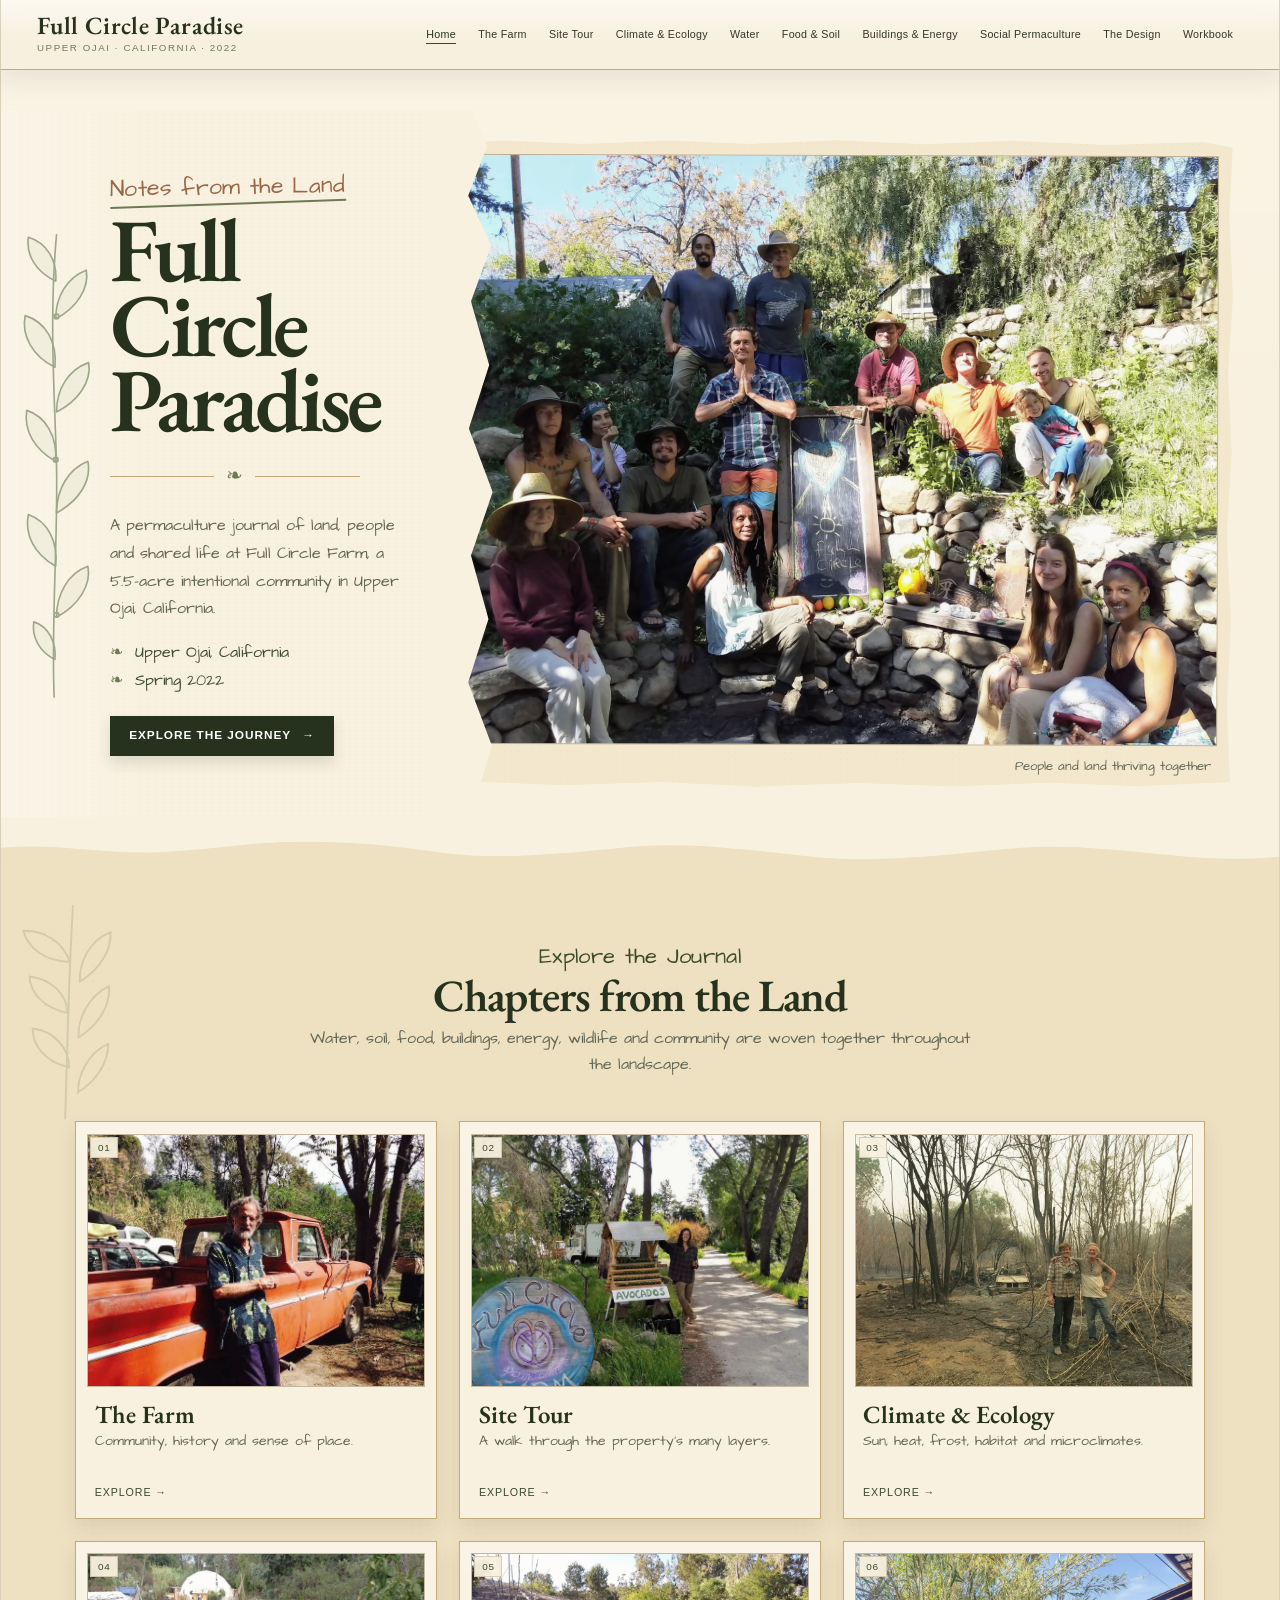
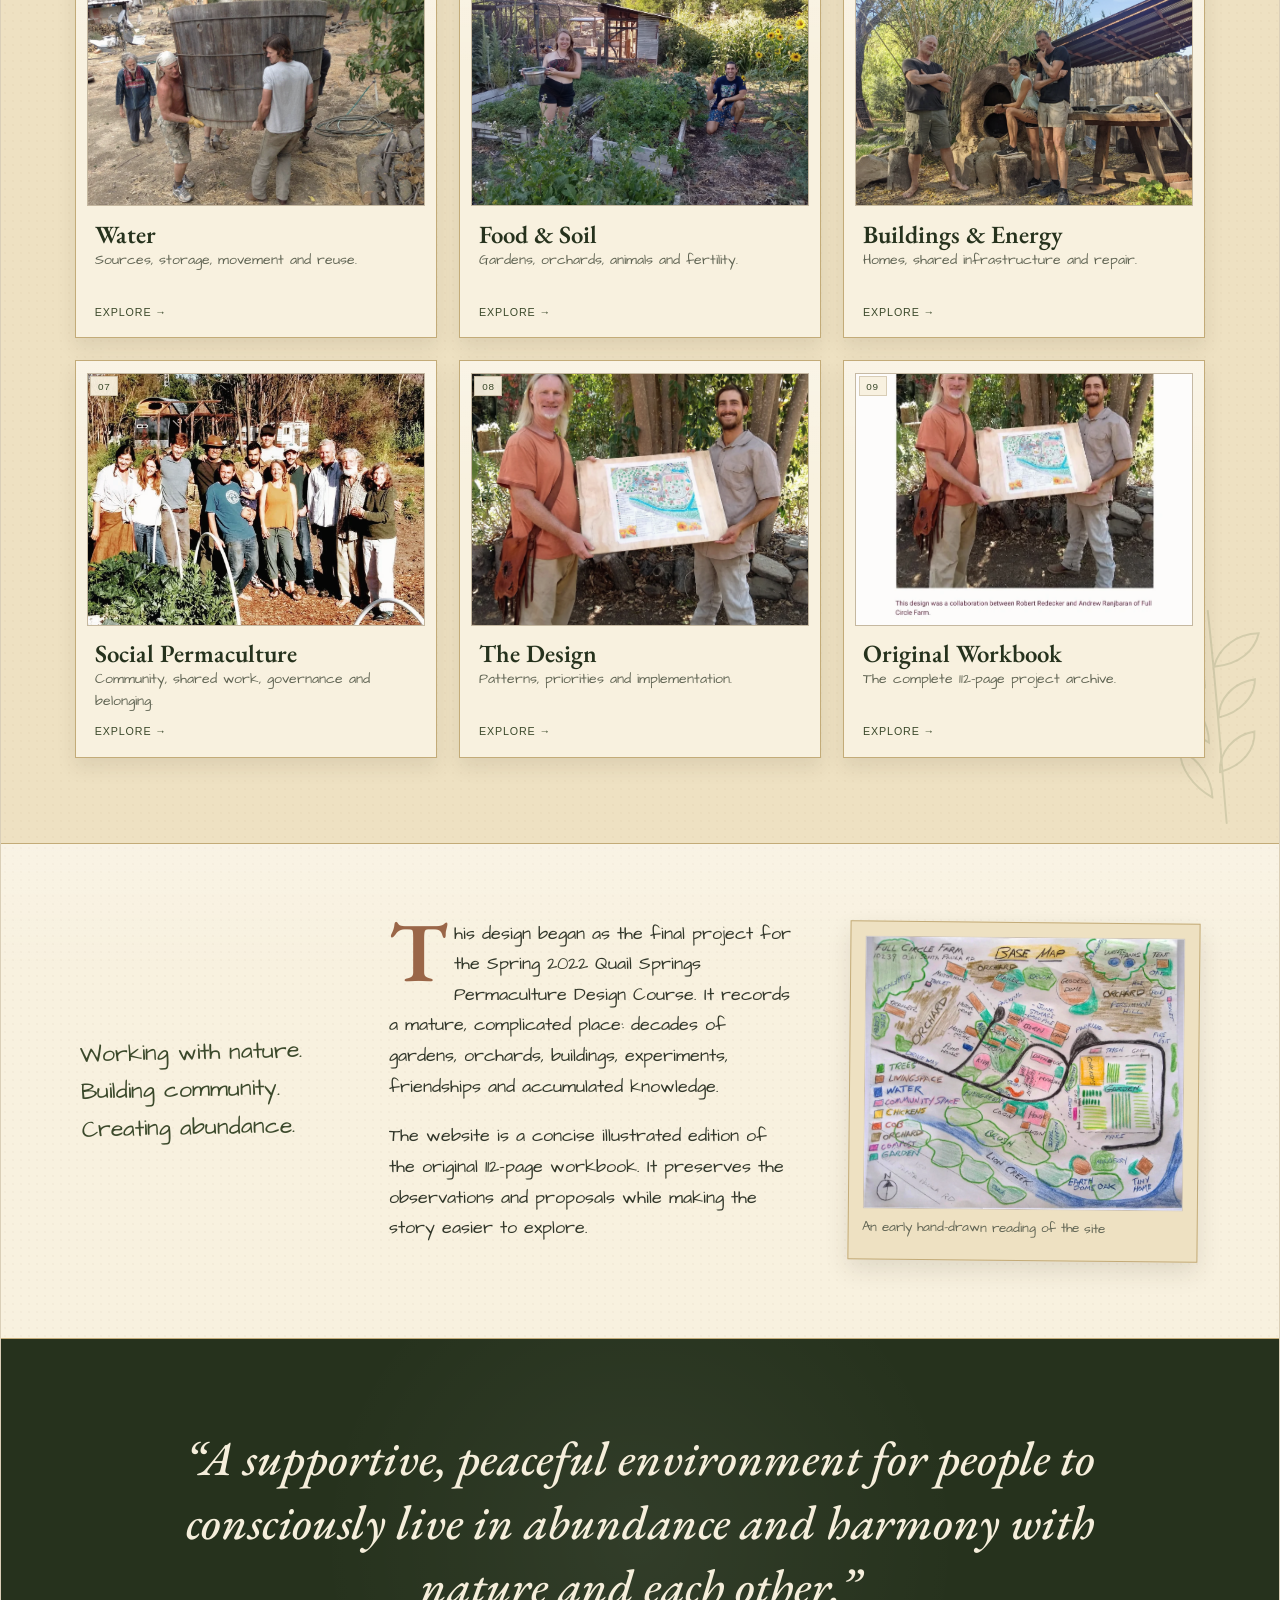
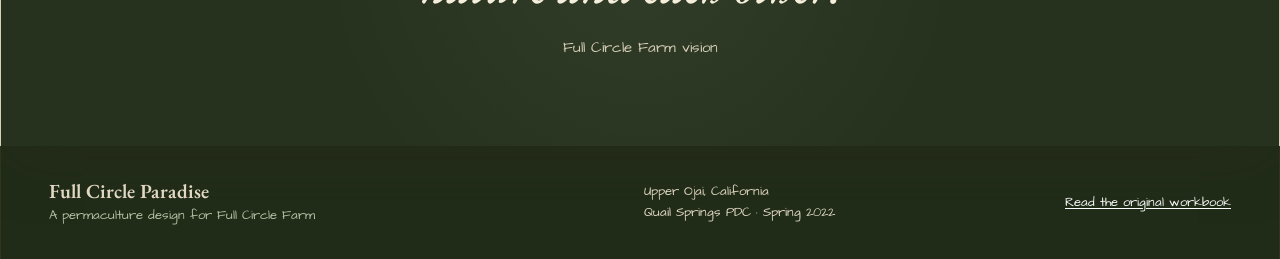
==== commit 93bf8ef2: "Complete Full Circle Paradise Fieldstation" ====
--- a/index.html
+++ b/index.html
@@ -55,8 +55,8 @@
     </div>
 
     <figure class="hero-photo">
-      <img src="images/community/community-garden-gathering.webp" alt="Members of the Full Circle Farm community gathered around a garden table">
-      <figcaption>A community gathered in the garden</figcaption>
+      <img src="images/people-first/full/home-community-terrace.webp" alt="Full Circle residents and friends smiling together in the terraced garden">
+      <figcaption>People and land thriving together</figcaption>
     </figure>
   </section>
 
@@ -69,7 +69,7 @@
 
     <div class="chapter-grid">
       <a class="chapter-card" href="story.html">
-        <img src="images/p010.webp" alt="Main house and garden">
+        <img src="images/story-atlas/bob-goddard-truck.webp" alt="Bob Goddard beside the orange farm truck">
         <span class="chapter-number">01</span>
         <h3>The Farm</h3>
         <p>Community, history and sense of place.</p>
@@ -77,7 +77,7 @@
       </a>
 
       <a class="chapter-card" href="tour.html">
-        <img src="images/p011.webp" alt="Garden beds">
+        <img src="images/people-first/full/tour-farm-entrance.webp" alt="A smiling resident beside the Full Circle roadside farm stand">
         <span class="chapter-number">02</span>
         <h3>Site Tour</h3>
         <p>A walk through the property’s many layers.</p>
@@ -85,7 +85,7 @@
       </a>
 
       <a class="chapter-card" href="climate.html">
-        <img src="images/p019.webp" alt="Vegetation along Lion Creek">
+        <img src="images/people-first/full/climate-thomas-fire.webp" alt="Robert and Shaun after the Thomas Fire">
         <span class="chapter-number">03</span>
         <h3>Climate &amp; Ecology</h3>
         <p>Sun, heat, frost, habitat and microclimates.</p>
@@ -93,7 +93,7 @@
       </a>
 
       <a class="chapter-card" href="water.html">
-        <img src="images/p015.webp" alt="Water storage tank on the hill">
+        <img src="images/people-first/full/water-tank-team.webp" alt="Community members moving a large wooden water tank">
         <span class="chapter-number">04</span>
         <h3>Water</h3>
         <p>Sources, storage, movement and reuse.</p>
@@ -101,7 +101,7 @@
       </a>
 
       <a class="chapter-card" href="food.html">
-        <img src="images/p013.webp" alt="Garden and chicken area">
+        <img src="images/people-first/full/food-garden-pair.webp" alt="Two residents smiling together in the productive garden">
         <span class="chapter-number">05</span>
         <h3>Food &amp; Soil</h3>
         <p>Gardens, orchards, animals and fertility.</p>
@@ -109,7 +109,7 @@
       </a>
 
       <a class="chapter-card" href="buildings.html">
-        <img src="images/p025.webp" alt="Wooden cabin">
+        <img src="images/people-first/full/buildings-cob-oven-team.webp" alt="Three builders smiling beside a handmade cob oven">
         <span class="chapter-number">06</span>
         <h3>Buildings &amp; Energy</h3>
         <p>Homes, shared infrastructure and repair.</p>
@@ -117,7 +117,7 @@
       </a>
 
       <a class="chapter-card social-card" href="social.html">
-        <img src="images/community/community-garden-group.webp" alt="A group standing together in the garden at Full Circle Farm">
+        <img src="images/people-first/full/social-garden-group.webp" alt="Full Circle residents gathered together in the garden">
         <span class="chapter-number">07</span>
         <h3>Social Permaculture</h3>
         <p>Community, shared work, governance and belonging.</p>
@@ -125,7 +125,7 @@
       </a>
 
       <a class="chapter-card" href="design.html">
-        <img src="images/p108.webp" alt="Hand-drawn final design map">
+        <img src="images/design-collaboration-map.webp" alt="Collaborators presenting the completed Full Circle design map">
         <span class="chapter-number">08</span>
         <h3>The Design</h3>
         <p>Patterns, priorities and implementation.</p>
@@ -133,7 +133,7 @@
       </a>
 
       <a class="chapter-card" href="workbook.html">
-        <img src="images/p001.webp" alt="Full Circle Farm emblem">
+        <img src="images/story-atlas/design-completion.webp" alt="Robert and Andrew presenting the completed Full Circle Paradise design map">
         <span class="chapter-number">09</span>
         <h3>Original Workbook</h3>
         <p>The complete 112-page project archive.</p>
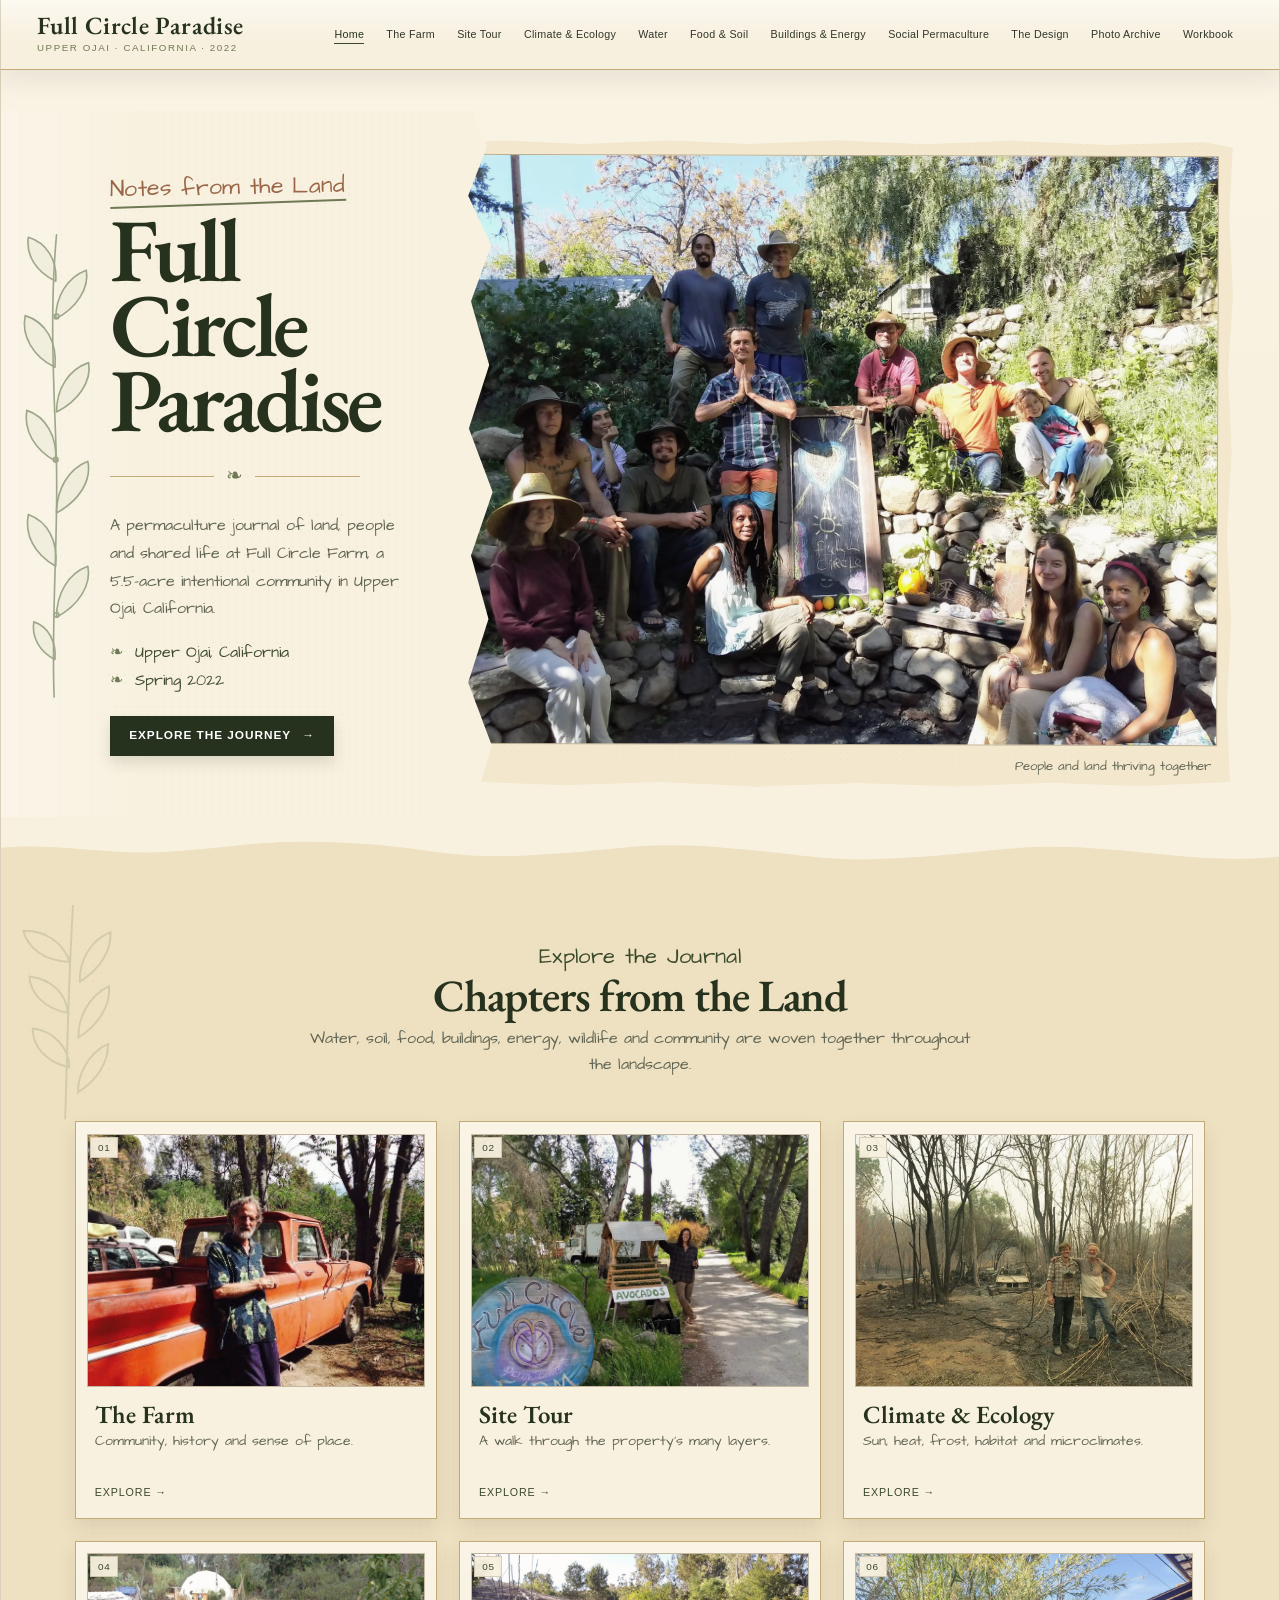
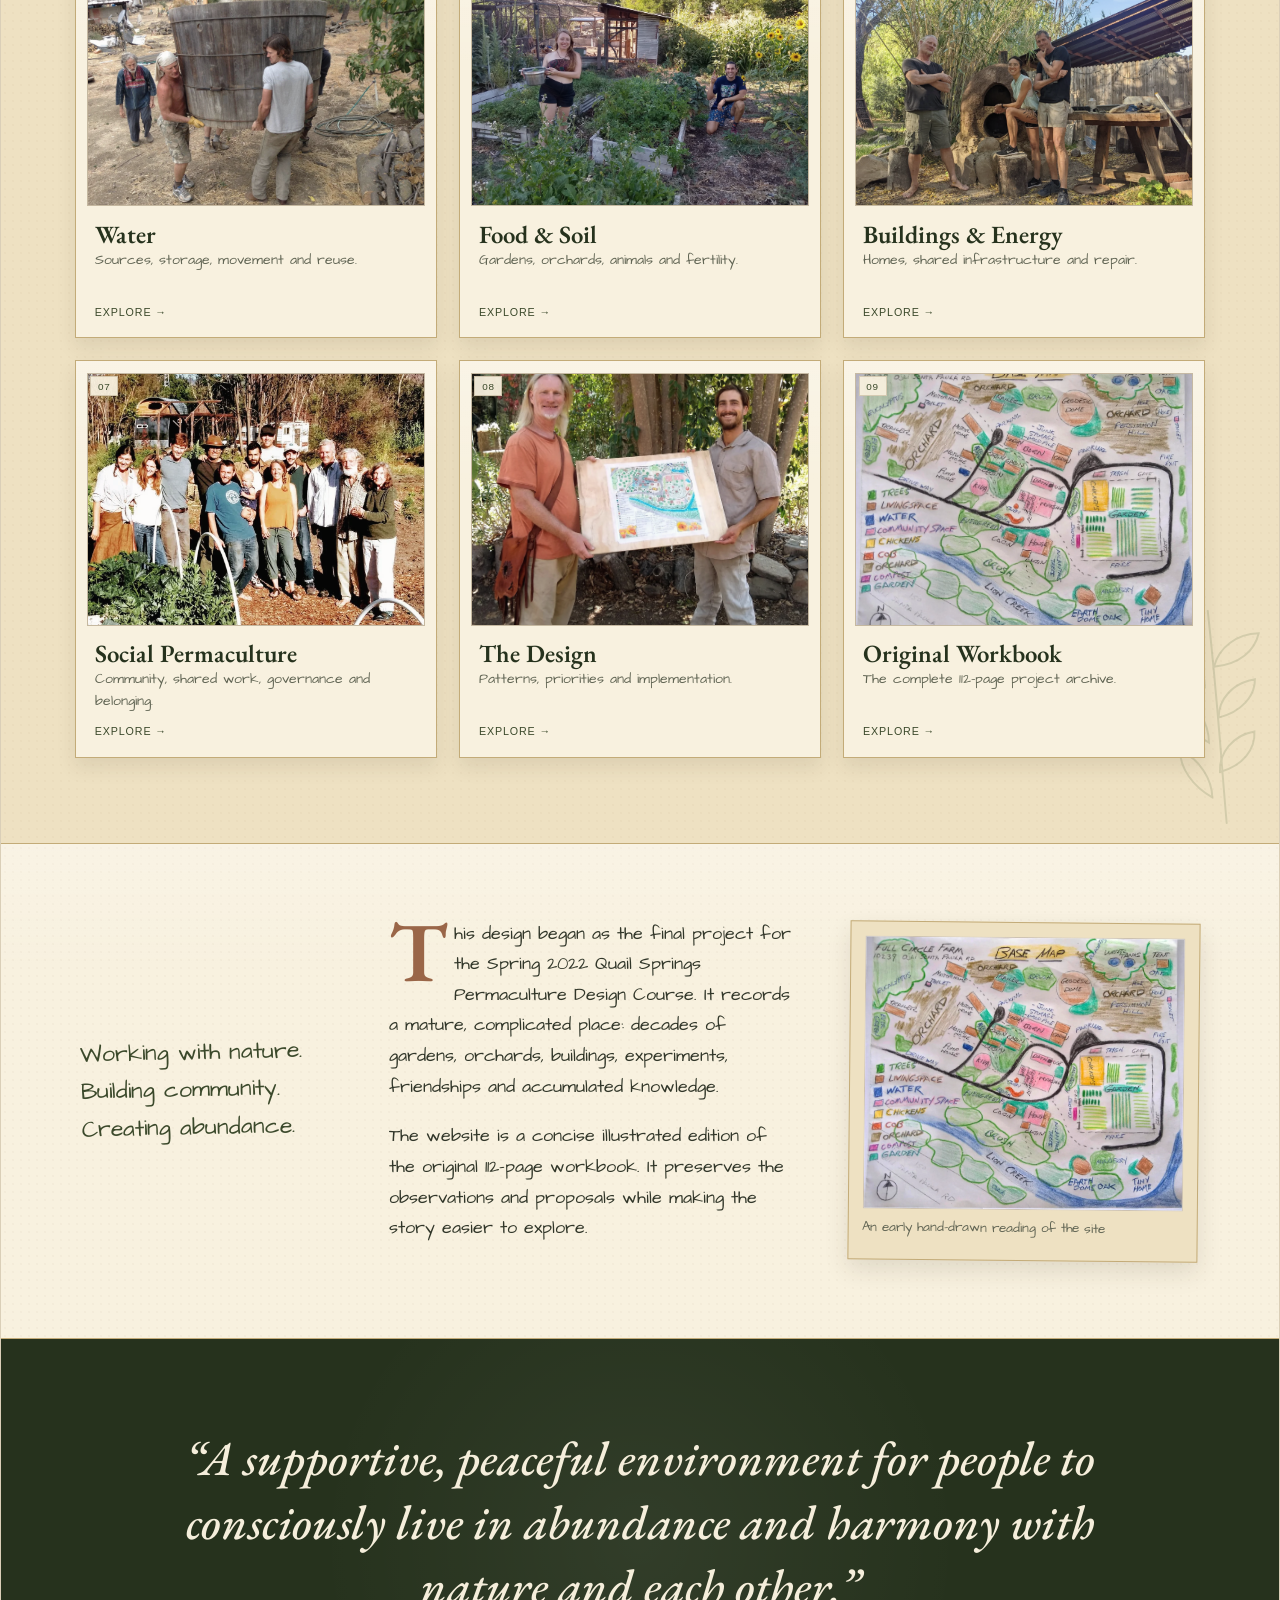
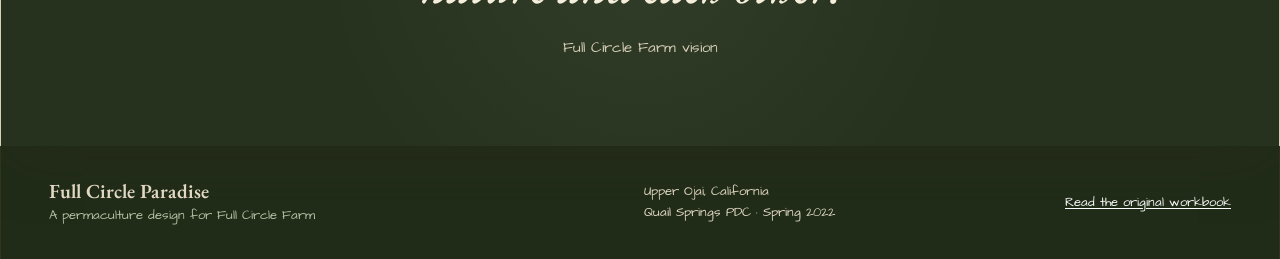
==== commit ffb388c7: "Add unified Photo Archive and remove chapter Browse galleries" ====
--- a/index.html
+++ b/index.html
@@ -31,6 +31,7 @@
     <a href="buildings.html">Buildings &amp; Energy</a>
     <a href="social.html">Social Permaculture</a>
     <a href="design.html">The Design</a>
+    <a href="photos.html">Photo Archive</a>
     <a href="workbook.html">Workbook</a>
   </nav>
 </header>
@@ -133,7 +134,7 @@
       </a>
 
       <a class="chapter-card" href="workbook.html">
-        <img src="images/story-atlas/design-completion.webp" alt="Robert and Andrew presenting the completed Full Circle Paradise design map">
+        <img src="images/p041.webp" alt="Hand-drawn overview map of Full Circle Farm">
         <span class="chapter-number">09</span>
         <h3>Original Workbook</h3>
         <p>The complete 112-page project archive.</p>
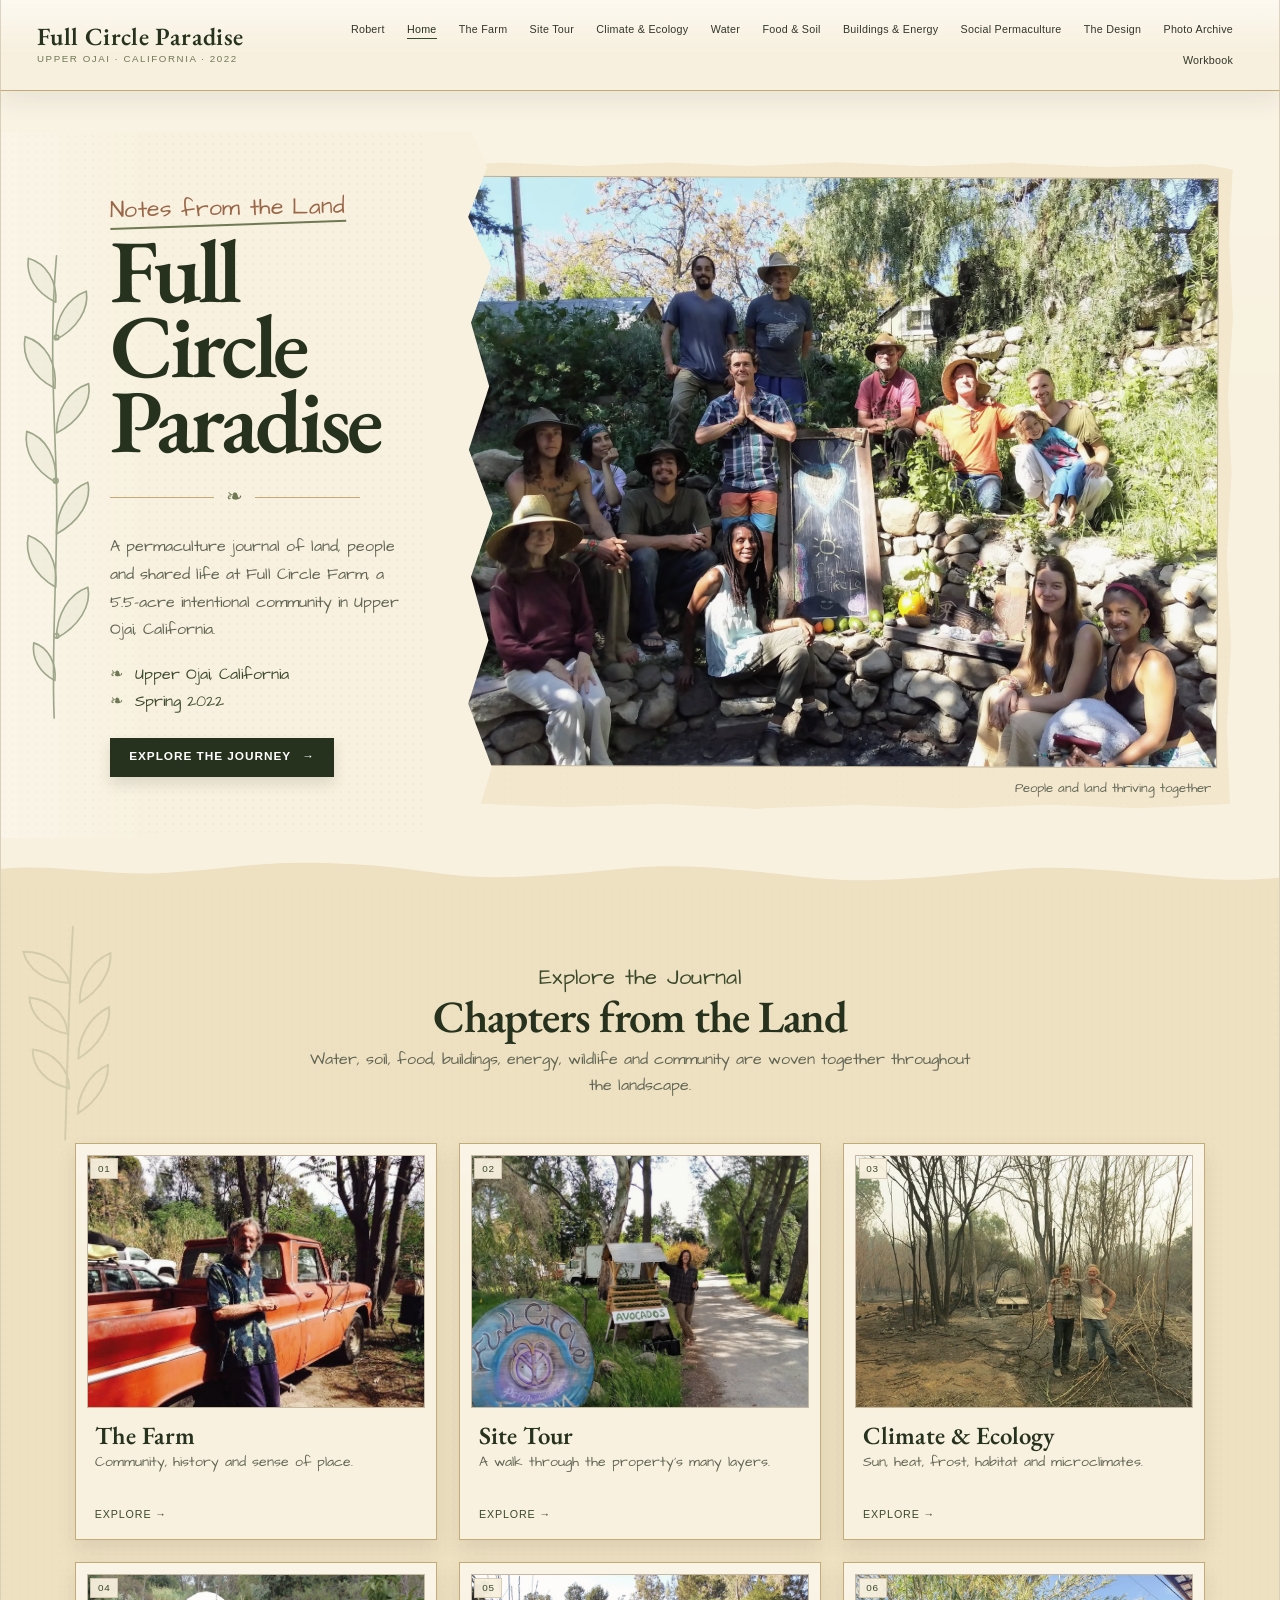
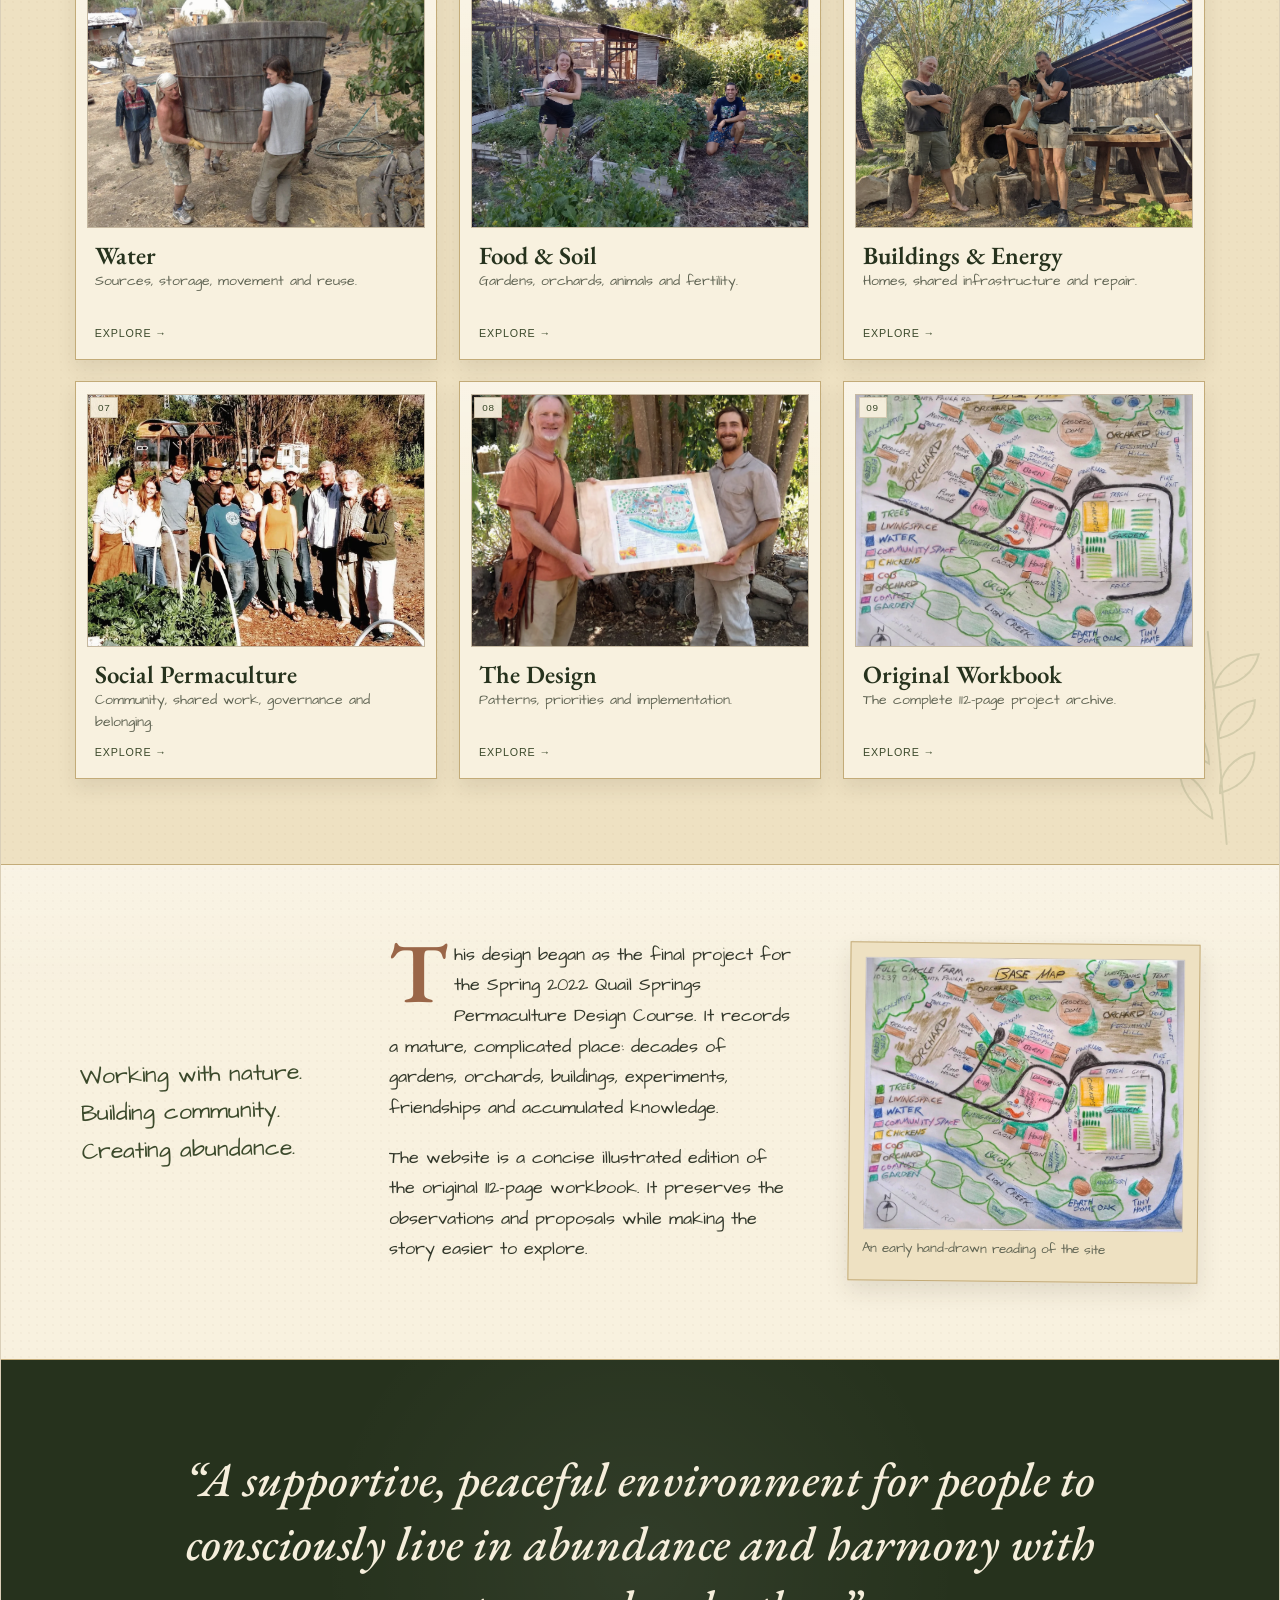
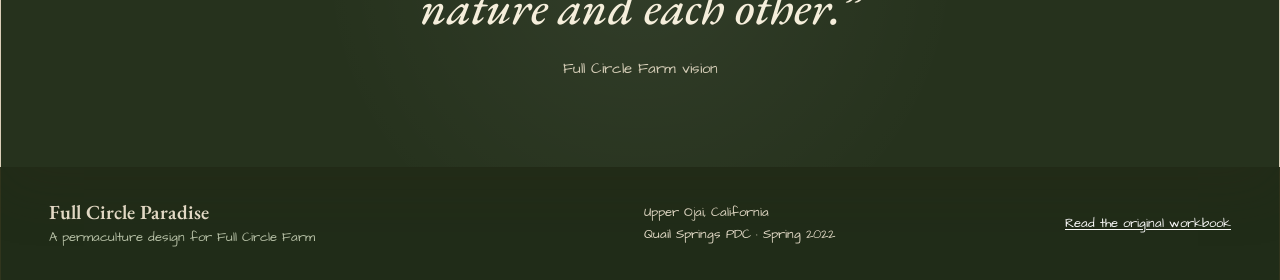
==== commit 5c5668c1: "Disable search indexing" ====
--- a/index.html
+++ b/index.html
@@ -1,6 +1,7 @@
 <!doctype html>
 <html lang="en">
 <head>
+<meta name="robots" content="noindex, nofollow, noarchive">
   <meta charset="utf-8">
   <meta name="viewport" content="width=device-width, initial-scale=1">
   <meta name="theme-color" content="#384527">
